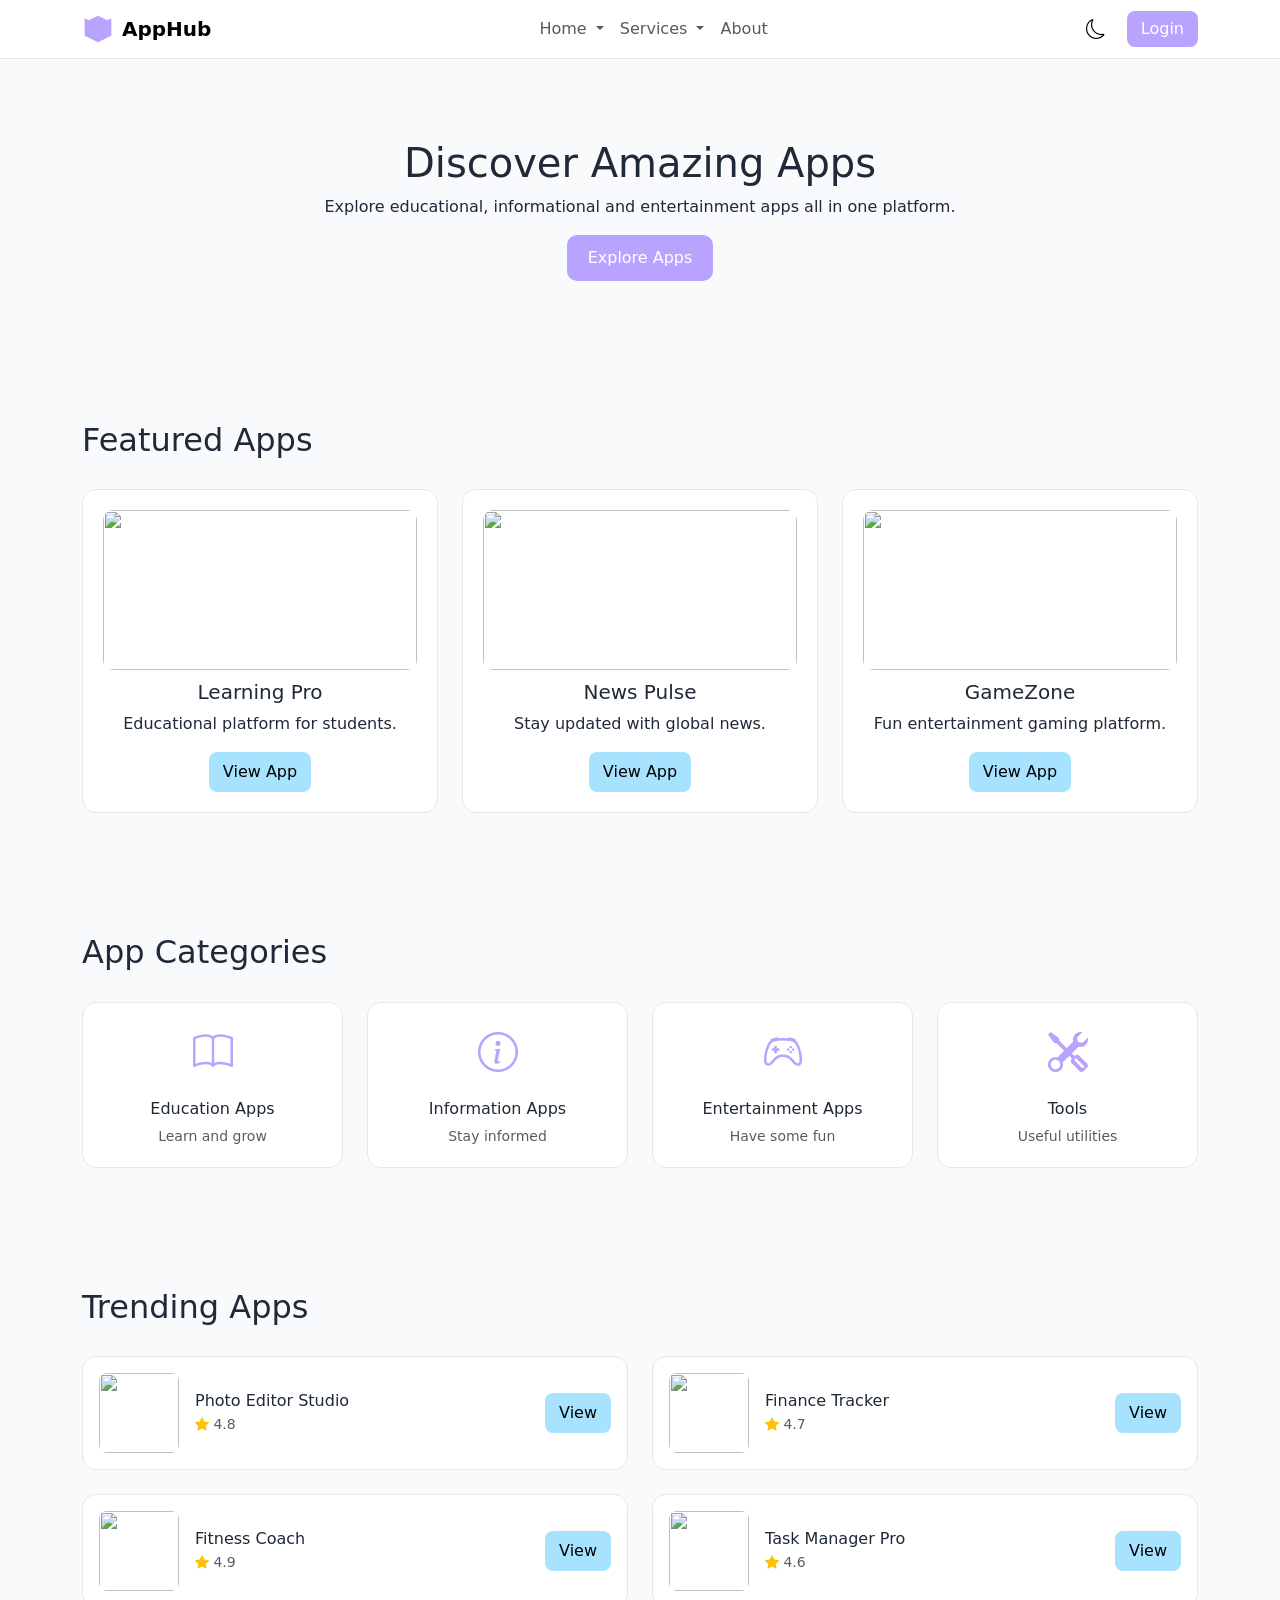
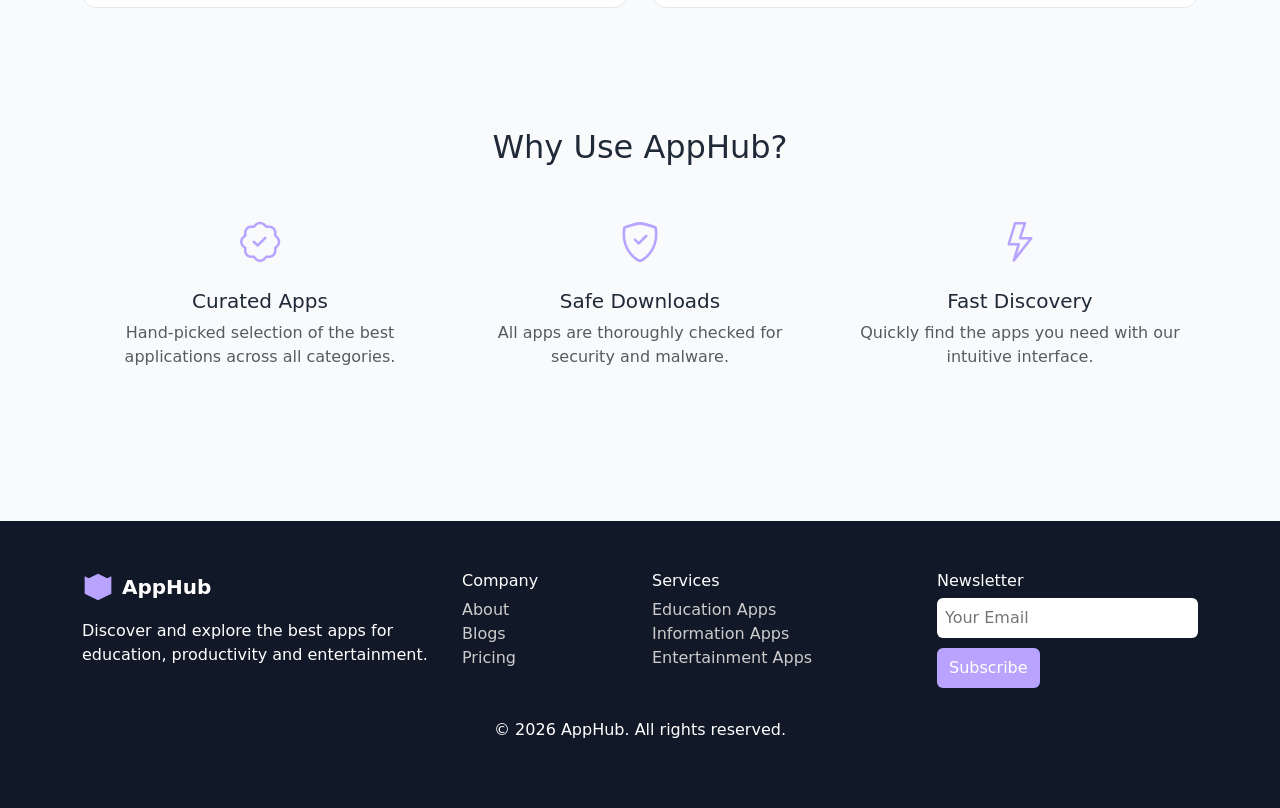
==== index.html @ 57aa2c95 "refactor: Consolidate `about`, `contact`, and `pricing` pages, moving `about` content to `blogs.html" ====
<!DOCTYPE html>
<html lang="en">

<head>
    <meta charset="UTF-8">
    <meta name="viewport" content="width=device-width, initial-scale=1.0">

    <title>AppHub</title>

    <!-- Bootstrap -->
    <link href="https://cdn.jsdelivr.net/npm/bootstrap@5.3.2/dist/css/bootstrap.min.css" rel="stylesheet">

    <!-- Bootstrap Icons -->
    <link rel="stylesheet" href="https://cdn.jsdelivr.net/npm/bootstrap-icons@1.11.1/font/bootstrap-icons.css">

    <!-- Custom CSS -->
    <link rel="stylesheet" href="assets/css/style.css">

    <link rel="icon" type="image/svg+xml" href="assets/images/favicon.svg">
</head>

<body>

    <!-- HEADER -->
    <header class="main-header">

        <nav class="navbar navbar-expand-lg">
            <div class="container">

                <a class="navbar-brand d-flex align-items-center" href="index.html">
                    <img src="assets/images/logo.svg" class="logo">
                    <span class="brand-text">AppHub</span>
                </a>

                <button class="navbar-toggler" type="button" data-bs-toggle="collapse" data-bs-target="#navMenu">
                    <i class="bi bi-list"></i>
                </button>

                <div class="collapse navbar-collapse" id="navMenu">

                    <ul class="navbar-nav mx-auto">

                        <li class="nav-item dropdown">
                            <a class="nav-link dropdown-toggle" href="#" data-bs-toggle="dropdown">
                                Home
                            </a>

                            <ul class="dropdown-menu">
                                <li><a class="dropdown-item" href="index.html">Clean Home</a></li>
                                <li><a class="dropdown-item" href="home2.html">Hype Home</a></li>
                            </ul>
                        </li>

                        <li class="nav-item dropdown">
                            <a class="nav-link dropdown-toggle" href="#" data-bs-toggle="dropdown">
                                Services
                            </a>

                            <ul class="dropdown-menu">
                                <li><a class="dropdown-item" href="education.html">Education Apps</a></li>
                                <li><a class="dropdown-item" href="information.html">Information Apps</a></li>
                                <li><a class="dropdown-item" href="entertainment.html">Entertainment Apps</a></li>
                                <li><a class="dropdown-item" href="tools.html">Tools</a></li>
                            </ul>
                        </li>

                        <li class="nav-item">
                            <a class="nav-link" href="blogs.html">About</a>
                        </li>

                    </ul>

                    <div class="nav-actions">

                        <button id="themeToggle" class="icon-btn">
                            <i class="bi bi-moon"></i>
                        </button>

                        <a href="#" class="login-btn">
                            Login
                        </a>

                    </div>

                </div>
            </div>
        </nav>

    </header>


    <!-- HERO -->
    <section class="hero-section">

        <div class="container text-center">

            <h1>Discover Amazing Apps</h1>

            <p>
                Explore educational, informational and entertainment apps
                all in one platform.
            </p>

            <a class="btn primary-btn">Explore Apps</a>

        </div>

    </section>


    <!-- FEATURED APPS -->
    <section class="apps-section">

        <div class="container">

            <h2 class="section-title">Featured Apps</h2>

            <div class="row g-4">

                <div class="col-md-4">
                    <div class="app-card">

                        <img src="https://picsum.photos/300/200" class="app-img">

                        <h5>Learning Pro</h5>
                        <p>Educational platform for students.</p>

                        <button class="install-btn">View App</button>

                    </div>
                </div>

                <div class="col-md-4">
                    <div class="app-card">

                        <img src="https://picsum.photos/300/201" class="app-img">

                        <h5>News Pulse</h5>
                        <p>Stay updated with global news.</p>

                        <button class="install-btn">View App</button>

                    </div>
                </div>

                <div class="col-md-4">
                    <div class="app-card">

                        <img src="https://picsum.photos/300/202" class="app-img">

                        <h5>GameZone</h5>
                        <p>Fun entertainment gaming platform.</p>

                        <button class="install-btn">View App</button>

                    </div>
                </div>

            </div>

        </div>

    </section>


    <!-- SECTION 1 - APP CATEGORIES -->
    <section class="apps-section">
        <div class="container">
            <h2 class="section-title">App Categories</h2>
            <div class="row g-4 text-center">
                <div class="col-md-3 col-6">
                    <div class="category-card app-card">
                        <i class="bi bi-book fs-1 text-primary d-block mb-3"
                            style="color: var(--primary) !important;"></i>
                        <h6>Education Apps</h6>
                        <p class="text-muted small mb-0">Learn and grow</p>
                    </div>
                </div>
                <div class="col-md-3 col-6">
                    <div class="category-card app-card">
                        <i class="bi bi-info-circle fs-1 text-primary d-block mb-3"
                            style="color: var(--primary) !important;"></i>
                        <h6>Information Apps</h6>
                        <p class="text-muted small mb-0">Stay informed</p>
                    </div>
                </div>
                <div class="col-md-3 col-6">
                    <div class="category-card app-card">
                        <i class="bi bi-controller fs-1 text-primary d-block mb-3"
                            style="color: var(--primary) !important;"></i>
                        <h6>Entertainment Apps</h6>
                        <p class="text-muted small mb-0">Have some fun</p>
                    </div>
                </div>
                <div class="col-md-3 col-6">
                    <div class="category-card app-card">
                        <i class="bi bi-tools fs-1 text-primary d-block mb-3"
                            style="color: var(--primary) !important;"></i>
                        <h6>Tools</h6>
                        <p class="text-muted small mb-0">Useful utilities</p>
                    </div>
                </div>
            </div>
        </div>
    </section>

    <!-- SECTION 2 - TRENDING APPS -->
    <section class="apps-section">
        <div class="container">
            <h2 class="section-title">Trending Apps</h2>
            <div class="row g-4">
                <div class="col-md-6">
                    <div class="app-card d-flex align-items-center text-start p-3">
                        <img src="https://picsum.photos/100/100" class="rounded-3 me-3"
                            style="width: 80px; height: 80px; object-fit: cover;">
                        <div class="flex-grow-1">
                            <h6 class="mb-1">Photo Editor Studio</h6>
                            <p class="text-muted small mb-0"><i class="bi bi-star-fill text-warning"></i> 4.8</p>
                        </div>
                        <button class="install-btn">View</button>
                    </div>
                </div>
                <div class="col-md-6">
                    <div class="app-card d-flex align-items-center text-start p-3">
                        <img src="https://picsum.photos/100/101" class="rounded-3 me-3"
                            style="width: 80px; height: 80px; object-fit: cover;">
                        <div class="flex-grow-1">
                            <h6 class="mb-1">Finance Tracker</h6>
                            <p class="text-muted small mb-0"><i class="bi bi-star-fill text-warning"></i> 4.7</p>
                        </div>
                        <button class="install-btn">View</button>
                    </div>
                </div>
                <div class="col-md-6">
                    <div class="app-card d-flex align-items-center text-start p-3">
                        <img src="https://picsum.photos/100/102" class="rounded-3 me-3"
                            style="width: 80px; height: 80px; object-fit: cover;">
                        <div class="flex-grow-1">
                            <h6 class="mb-1">Fitness Coach</h6>
                            <p class="text-muted small mb-0"><i class="bi bi-star-fill text-warning"></i> 4.9</p>
                        </div>
                        <button class="install-btn">View</button>
                    </div>
                </div>
                <div class="col-md-6">
                    <div class="app-card d-flex align-items-center text-start p-3">
                        <img src="https://picsum.photos/100/103" class="rounded-3 me-3"
                            style="width: 80px; height: 80px; object-fit: cover;">
                        <div class="flex-grow-1">
                            <h6 class="mb-1">Task Manager Pro</h6>
                            <p class="text-muted small mb-0"><i class="bi bi-star-fill text-warning"></i> 4.6</p>
                        </div>
                        <button class="install-btn">View</button>
                    </div>
                </div>
            </div>
        </div>
    </section>

    <!-- SECTION 3 - WHY USE THIS PLATFORM -->
    <section class="apps-section">
        <div class="container text-center">
            <h2 class="section-title">Why Use AppHub?</h2>
            <div class="row g-4">
                <div class="col-md-4">
                    <div class="p-3">
                        <i class="bi bi-patch-check fs-1 text-primary mb-3 d-inline-block"
                            style="color: var(--primary) !important;"></i>
                        <h5>Curated Apps</h5>
                        <p class="text-muted">Hand-picked selection of the best applications across all categories.</p>
                    </div>
                </div>
                <div class="col-md-4">
                    <div class="p-3">
                        <i class="bi bi-shield-check fs-1 text-primary mb-3 d-inline-block"
                            style="color: var(--primary) !important;"></i>
                        <h5>Safe Downloads</h5>
                        <p class="text-muted">All apps are thoroughly checked for security and malware.</p>
                    </div>
                </div>
                <div class="col-md-4">
                    <div class="p-3">
                        <i class="bi bi-lightning fs-1 text-primary mb-3 d-inline-block"
                            style="color: var(--primary) !important;"></i>
                        <h5>Fast Discovery</h5>
                        <p class="text-muted">Quickly find the apps you need with our intuitive interface.</p>
                    </div>
                </div>
            </div>
        </div>
    </section>


    <!-- FOOTER -->
    <footer class="main-footer">

        <div class="container">

            <div class="row">

                <div class="col-md-4">

                    <a href="index.html" class="footer-brand d-flex align-items-center mb-3"
                        style="text-decoration: none; color: white;">
                        <img src="assets/images/logo.svg" class="logo">
                        <span class="brand-text">AppHub</span>
                    </a>

                    <p>
                        Discover and explore the best apps
                        for education, productivity and entertainment.
                    </p>

                </div>

                <div class="col-md-2">

                    <h6>Company</h6>

                    <ul>
                        <li><a href="about.html">About</a></li>
                        <li><a href="blogs.html">Blogs</a></li>
                        <li><a href="pricing.html">Pricing</a></li>
                    </ul>

                </div>

                <div class="col-md-3">

                    <h6>Services</h6>

                    <ul>
                        <li><a href="education.html">Education Apps</a></li>
                        <li><a href="information.html">Information Apps</a></li>
                        <li><a href="entertainment.html">Entertainment Apps</a></li>
                    </ul>

                </div>

                <div class="col-md-3">

                    <h6>Newsletter</h6>

                    <input type="email" placeholder="Your Email" class="newsletter-input">

                    <button class="subscribe-btn">Subscribe</button>

                </div>

            </div>

            <div class="footer-bottom">

                <p>© 2026 AppHub. All rights reserved.</p>

            </div>

        </div>

    </footer>


    <!-- BACK TO TOP -->
    <button id="backToTop" class="back-to-top">
        <i class="bi bi-arrow-up"></i>
    </button>


    <!-- MOBILE BOTTOM NAV -->
    <div class="mobile-nav">

        <a href="index.html">
            <i class="bi bi-house"></i>
            <span>Home</span>
        </a>

        <a href="education.html">
            <i class="bi bi-grid"></i>
            <span>Services</span>
        </a>

        <a href="blogs.html">
            <i class="bi bi-newspaper"></i>
            <span>About</span>
        </a>

    </div>


    <script src="https://cdn.jsdelivr.net/npm/bootstrap@5.3.2/dist/js/bootstrap.bundle.min.js"></script>

    <script src="assets/js/main.js"></script>

</body>

</html>
---- assets/css/style.css ----
:root {

    --primary: #b8a4ff;
    --secondary: #a7e3ff;
    --tertiary: #c6f7e2;

    --bg-color: #f9fafc;
    --text-color: #1f2937;
    --card-bg: #ffffff;
    --border-color: #e5e7eb;

}

body.dark-mode {
    --bg-color: #0f172a;
    --text-color: #f1f5f9;
    --card-bg: #1e293b;
    --border-color: #334155;
}

/* Dark Mode Navbar Updates */
body.dark-mode .navbar {
    background: #111827;
    border-bottom: 1px solid var(--border-color);
}

body.dark-mode .nav-link,
body.dark-mode .icon-btn,
body.dark-mode .brand-text {
    color: #f1f5f9;
}

body.dark-mode .dropdown-menu {
    background: #1e293b;
    border-color: var(--border-color);
}

body.dark-mode .dropdown-menu .dropdown-item {
    color: #f1f5f9;
}

body.dark-mode .dropdown-menu .dropdown-item:hover {
    background: #334155;
    color: white;
}

/* Dark Mode Text Fixes */
body.dark-mode .text-muted {
    color: #94a3b8 !important;
}

body {
    background: var(--bg-color);
    color: var(--text-color);
    font-family: system-ui;
}

/* LOGO */

.logo {
    width: 32px;
    margin-right: 8px;
}

.brand-text {
    font-weight: 600;
    font-size: 20px;
}

/* NAVBAR */

.navbar {
    background: var(--card-bg);
    border-bottom: 1px solid var(--border-color);
}

.nav-link {
    font-weight: 500;
}

/* NAV ACTIONS */

.nav-actions {
    display: flex;
    gap: 15px;
    align-items: center;
}

.icon-btn {
    background: none;
    border: none;
    font-size: 20px;
}

.login-btn {
    background: var(--primary);
    color: white;
    padding: 6px 14px;
    border-radius: 8px;
    text-decoration: none;
}

/* HERO */

.hero-section {
    padding: 80px 0;
    text-align: center;
}

.primary-btn {
    background: var(--primary);
    color: white;
    padding: 10px 20px;
    border-radius: 10px;
}

/* APPS */

.apps-section {
    padding: 60px 0;
}

.section-title {
    margin-bottom: 30px;
}

.app-card {
    background: var(--card-bg);
    padding: 20px;
    border-radius: 14px;
    border: 1px solid var(--border-color);
    text-align: center;
}

.app-img {
    width: 100%;
    height: 160px;
    object-fit: cover;
    object-position: 50% 20%;
    border-radius: 10px;
    margin-bottom: 10px;
}

.install-btn {
    background: var(--secondary);
    border: none;
    padding: 8px 14px;
    border-radius: 8px;
}

/* CATEGORIES */

.category-card {
    transition: transform 0.3s ease, box-shadow 0.3s ease;
    cursor: pointer;
}

.category-card:hover {
    transform: translateY(-5px);
    box-shadow: 0 10px 20px rgba(0, 0, 0, 0.05);
}

/* ANIMATIONS & HOME 2 UTILITIES */
@keyframes float {
    0% {
        transform: translateY(0px);
    }

    50% {
        transform: translateY(-10px);
    }

    100% {
        transform: translateY(0px);
    }
}

@keyframes fadeInUp {
    from {
        opacity: 0;
        transform: translateY(20px);
    }

    to {
        opacity: 1;
        transform: translateY(0);
    }
}

.floating-element {
    animation: float 4s ease-in-out infinite;
}

.fade-in-up {
    animation: fadeInUp 0.8s ease-out forwards;
}

.hover-lift {
    transition: transform 0.3s ease, box-shadow 0.3s ease;
}

.hover-lift:hover {
    transform: translateY(-8px);
    box-shadow: 0 15px 30px rgba(0, 0, 0, 0.1);
}

.horizontal-scroll {
    display: flex;
    overflow-x: auto;
    gap: 20px;
    padding-bottom: 20px;
    scrollbar-width: none;
    /* Firefox */
}

.horizontal-scroll::-webkit-scrollbar {
    display: none;
    /* Chrome/Safari */
}

.trend-card {
    min-width: 250px;
}

.gradient-bg {
    background: linear-gradient(135deg, var(--primary), var(--secondary));
    color: white;
}

body.dark-mode .gradient-bg {
    background: linear-gradient(135deg, #4f46e5, #0ea5e9);
}

/* FOOTER */

.main-footer {
    background: #111827;
    color: white;
    padding: 50px 0;
    margin-top: 60px;
}

.main-footer ul {
    list-style: none;
    padding: 0;
}

.main-footer a {
    color: #ccc;
    text-decoration: none;
    transition: color 0.3s ease;
}

.main-footer a:hover {
    color: var(--primary);
}

.newsletter-input {
    width: 100%;
    padding: 8px;
    margin-bottom: 10px;
    border-radius: 6px;
    border: none;
}

.subscribe-btn {
    background: var(--primary);
    border: none;
    padding: 8px 12px;
    border-radius: 6px;
    color: white;
}

.footer-bottom {
    margin-top: 30px;
    text-align: center;
}

/* BACK TO TOP */

.back-to-top {
    position: fixed;
    bottom: 80px;
    right: 20px;
    background: var(--primary);
    color: white;
    width: 45px;
    height: 45px;
    border-radius: 50%;
    border: none;
    display: flex;
    align-items: center;
    justify-content: center;
    font-size: 20px;
    cursor: pointer;
    box-shadow: 0 4px 10px rgba(0, 0, 0, 0.1);
    opacity: 0;
    visibility: hidden;
    transition: all 0.3s ease;
    z-index: 1000;
}

.back-to-top.show {
    opacity: 1;
    visibility: visible;
}

.back-to-top:hover {
    background: #a38dff;
    transform: translateY(-3px);
}

/* MOBILE NAV */

.mobile-nav {
    position: fixed;
    bottom: 0;
    left: 0;
    right: 0;
    background: var(--card-bg);
    display: none;
    justify-content: space-around;
    padding: 10px 0;
    border-top: 1px solid var(--border-color);
}

.mobile-nav a {
    display: flex;
    flex-direction: column;
    align-items: center;
    font-size: 12px;
    text-decoration: none;
    color: var(--text-color);
}

/* MOBILE */

@media(max-width:768px) {

    .mobile-nav {
        display: flex;
    }

    .navbar {
        padding-bottom: 10px;
    }

}
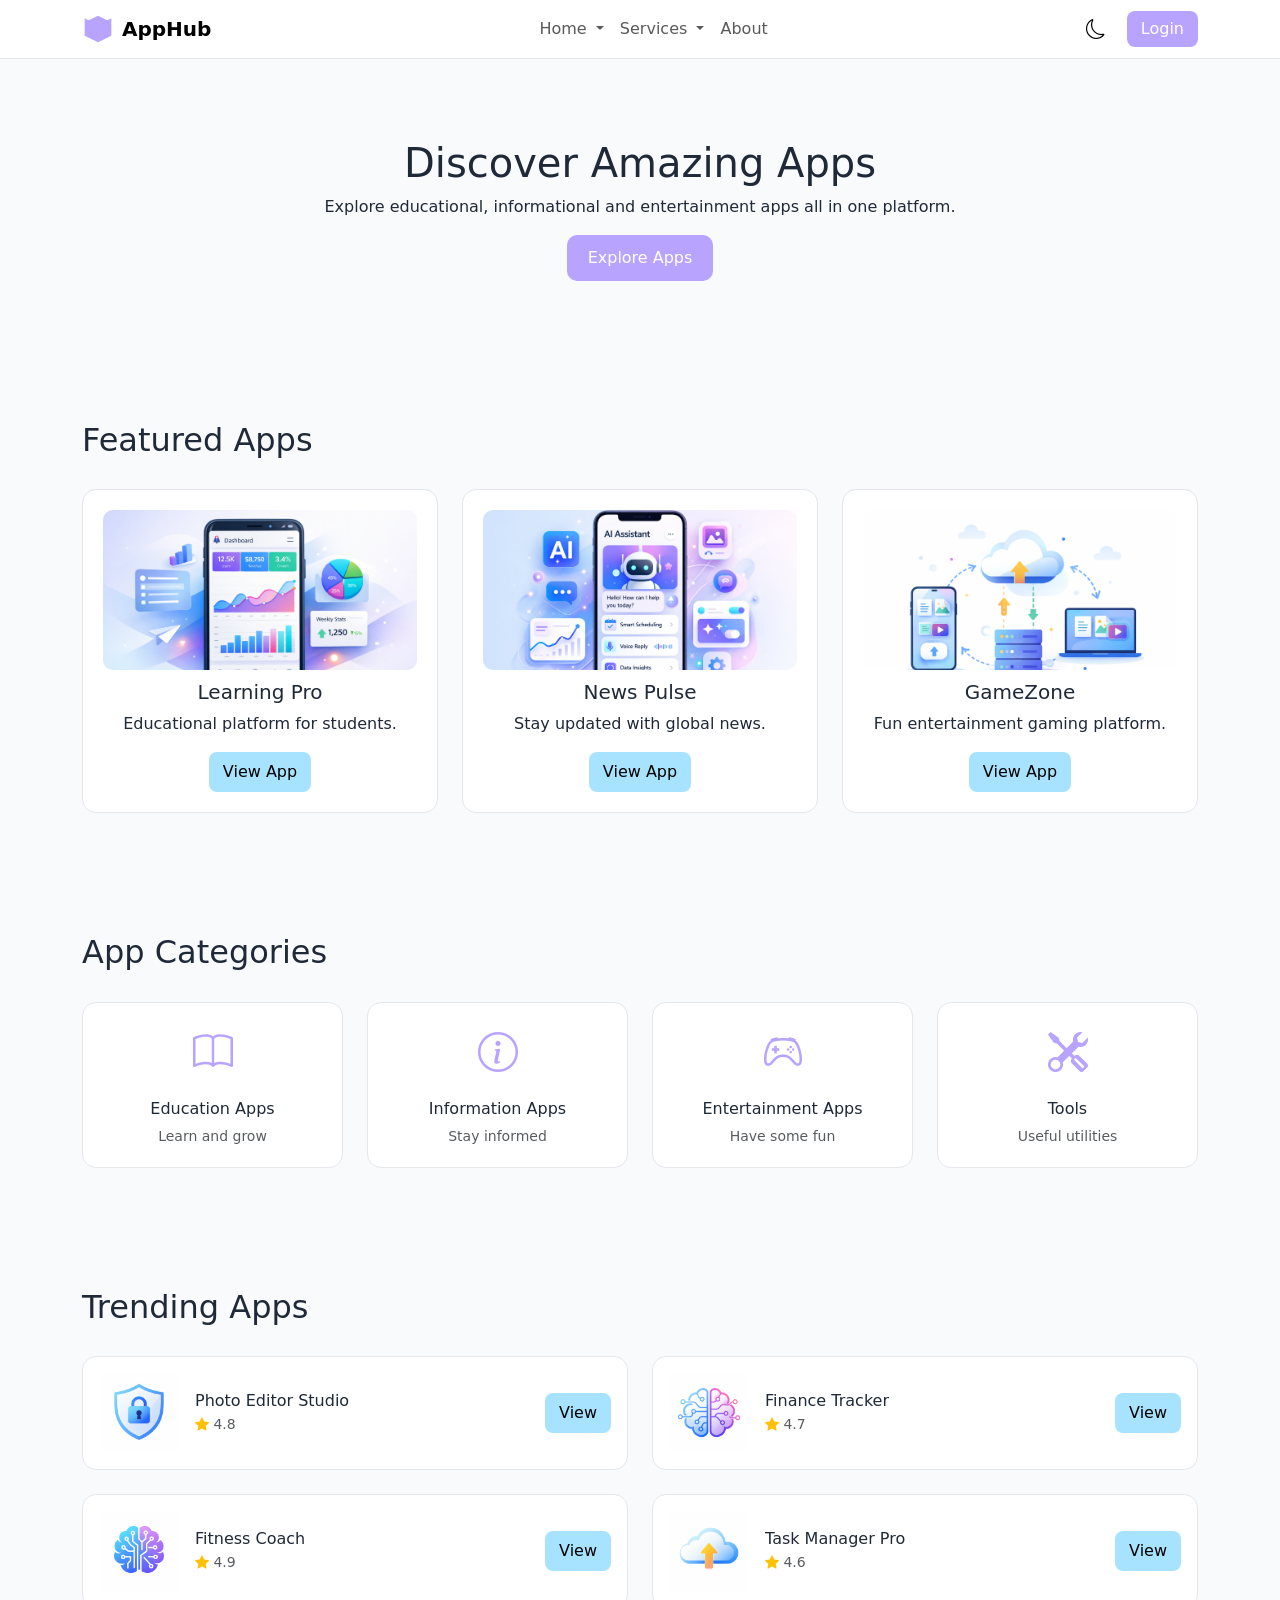
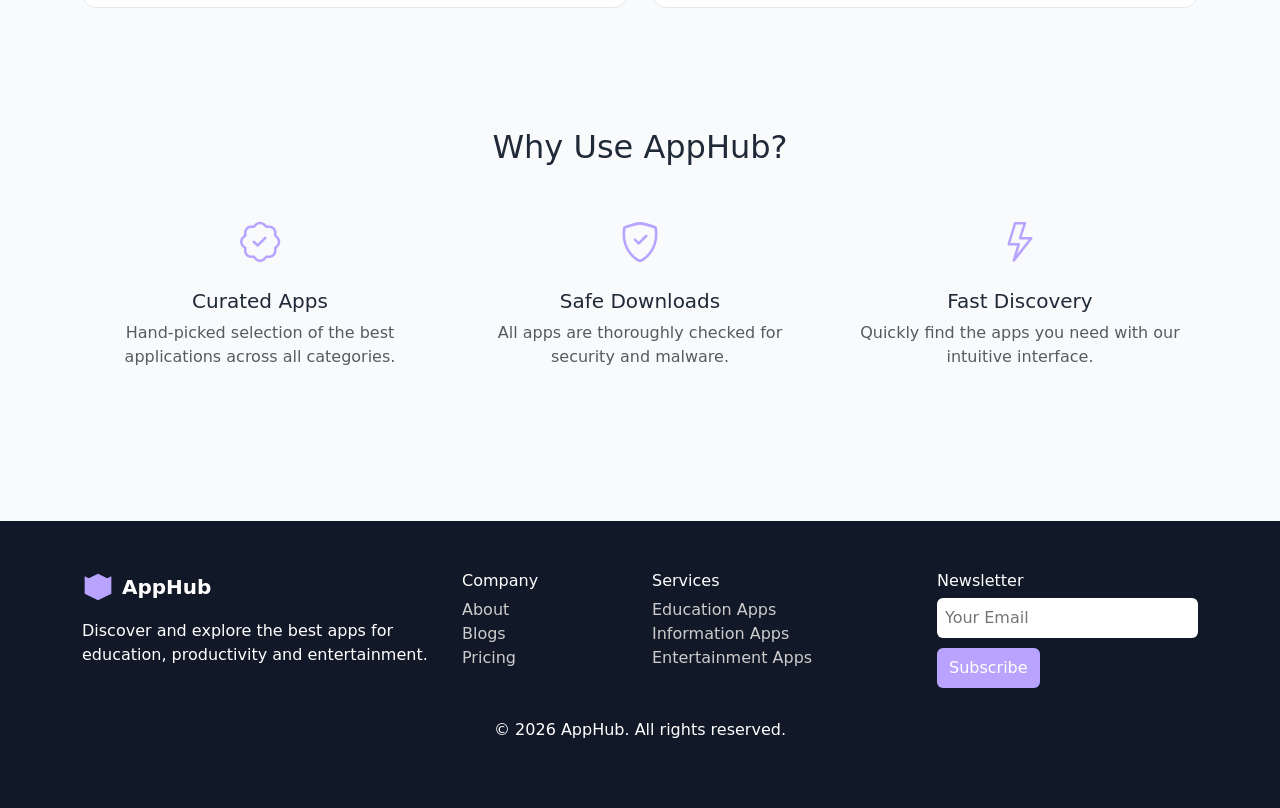
==== commit 355d1410: "image fix" ====
--- a/index.html
+++ b/index.html
@@ -76,7 +76,7 @@
                             <i class="bi bi-moon"></i>
                         </button>
 
-                        <a href="#" class="login-btn">
+                        <a href="auth.html" class="login-btn">
                             Login
                         </a>
 
@@ -120,7 +120,7 @@
                 <div class="col-md-4">
                     <div class="app-card">
 
-                        <img src="https://picsum.photos/300/200" class="app-img">
+                        <img src="assets/images/home1.jpg" class="app-img">
 
                         <h5>Learning Pro</h5>
                         <p>Educational platform for students.</p>
@@ -133,7 +133,7 @@
                 <div class="col-md-4">
                     <div class="app-card">
 
-                        <img src="https://picsum.photos/300/201" class="app-img">
+                        <img src="assets/images/home2.jpg" class="app-img">
 
                         <h5>News Pulse</h5>
                         <p>Stay updated with global news.</p>
@@ -146,7 +146,7 @@
                 <div class="col-md-4">
                     <div class="app-card">
 
-                        <img src="https://picsum.photos/300/202" class="app-img">
+                        <img src="assets/images/home3.jpg" class="app-img">
 
                         <h5>GameZone</h5>
                         <p>Fun entertainment gaming platform.</p>
@@ -211,7 +211,7 @@
             <div class="row g-4">
                 <div class="col-md-6">
                     <div class="app-card d-flex align-items-center text-start p-3">
-                        <img src="https://picsum.photos/100/100" class="rounded-3 me-3"
+                        <img src="assets/images/home4.jpg" class="rounded-3 me-3"
                             style="width: 80px; height: 80px; object-fit: cover;">
                         <div class="flex-grow-1">
                             <h6 class="mb-1">Photo Editor Studio</h6>
@@ -222,7 +222,7 @@
                 </div>
                 <div class="col-md-6">
                     <div class="app-card d-flex align-items-center text-start p-3">
-                        <img src="https://picsum.photos/100/101" class="rounded-3 me-3"
+                        <img src="assets/images/home5.jpg" class="rounded-3 me-3"
                             style="width: 80px; height: 80px; object-fit: cover;">
                         <div class="flex-grow-1">
                             <h6 class="mb-1">Finance Tracker</h6>
@@ -233,7 +233,7 @@
                 </div>
                 <div class="col-md-6">
                     <div class="app-card d-flex align-items-center text-start p-3">
-                        <img src="https://picsum.photos/100/102" class="rounded-3 me-3"
+                        <img src="assets/images/home6.jpg" class="rounded-3 me-3"
                             style="width: 80px; height: 80px; object-fit: cover;">
                         <div class="flex-grow-1">
                             <h6 class="mb-1">Fitness Coach</h6>
@@ -244,7 +244,7 @@
                 </div>
                 <div class="col-md-6">
                     <div class="app-card d-flex align-items-center text-start p-3">
-                        <img src="https://picsum.photos/100/103" class="rounded-3 me-3"
+                        <img src="assets/images/home7.jpg" class="rounded-3 me-3"
                             style="width: 80px; height: 80px; object-fit: cover;">
                         <div class="flex-grow-1">
                             <h6 class="mb-1">Task Manager Pro</h6>
--- a/assets/css/style.css
+++ b/assets/css/style.css
@@ -42,6 +42,17 @@
 body.dark-mode .dropdown-menu .dropdown-item:hover {
     background: #334155;
     color: white;
+}
+
+/* Fix hamburger visibility in dark mode */
+body.dark-mode .navbar-toggler {
+    border: 2px solid rgba(255, 255, 255, 0.5);
+    background: rgba(255, 255, 255, 0.05);
+}
+
+body.dark-mode .navbar-toggler i {
+    color: #ffffff;
+    font-size: 1.5rem;
 }
 
 /* Dark Mode Text Fixes */
@@ -163,22 +174,22 @@
 /* ANIMATIONS & HOME 2 UTILITIES */
 @keyframes float {
     0% {
-        transform: translateY(0px);
+        transform: translateY(0px) rotate(0deg);
     }
 
     50% {
-        transform: translateY(-10px);
+        transform: translateY(-15px) rotate(2deg);
     }
 
     100% {
-        transform: translateY(0px);
+        transform: translateY(0px) rotate(0deg);
     }
 }
 
 @keyframes fadeInUp {
     from {
         opacity: 0;
-        transform: translateY(20px);
+        transform: translateY(30px);
     }
 
     to {
@@ -187,48 +198,157 @@
     }
 }
 
+@keyframes gradientFlow {
+    0% {
+        background-position: 0% 50%;
+    }
+
+    50% {
+        background-position: 100% 50%;
+    }
+
+    100% {
+        background-position: 0% 50%;
+    }
+}
+
 .floating-element {
-    animation: float 4s ease-in-out infinite;
+    animation: float 5s ease-in-out infinite;
+    display: inline-block;
 }
 
 .fade-in-up {
-    animation: fadeInUp 0.8s ease-out forwards;
+    animation: fadeInUp 1s cubic-bezier(0.22, 1, 0.36, 1) forwards;
 }
 
 .hover-lift {
-    transition: transform 0.3s ease, box-shadow 0.3s ease;
+    transition: all 0.4s cubic-bezier(0.165, 0.84, 0.44, 1);
 }
 
 .hover-lift:hover {
-    transform: translateY(-8px);
-    box-shadow: 0 15px 30px rgba(0, 0, 0, 0.1);
+    transform: translateY(-10px) scale(1.02);
+    box-shadow: 0 20px 40px rgba(0, 0, 0, 0.12);
 }
 
 .horizontal-scroll {
     display: flex;
     overflow-x: auto;
     gap: 20px;
-    padding-bottom: 20px;
+    padding: 15px 15px 30px 15px;
     scrollbar-width: none;
-    /* Firefox */
+    -ms-overflow-style: none;
+    scroll-behavior: smooth;
+    -webkit-overflow-scrolling: touch;
 }
 
 .horizontal-scroll::-webkit-scrollbar {
     display: none;
-    /* Chrome/Safari */
 }
 
 .trend-card {
-    min-width: 250px;
+    min-width: 240px;
+    flex: 0 0 240px;
 }
 
 .gradient-bg {
-    background: linear-gradient(135deg, var(--primary), var(--secondary));
-    color: white;
+    background: linear-gradient(-45deg, #b8a4ff, #a7e3ff, #c6f7e2, #b8a4ff);
+    background-size: 400% 400%;
+    animation: gradientFlow 15s ease infinite;
+    color: white;
+    border: none;
 }
 
 body.dark-mode .gradient-bg {
-    background: linear-gradient(135deg, #4f46e5, #0ea5e9);
+    background: linear-gradient(-45deg, #4f46e5, #0ea5e9, #2dd4bf, #4f46e5);
+    background-size: 400% 400%;
+}
+
+/* BLOGS PAGE ENHANCEMENTS */
+.blog-image-zoom {
+    overflow: hidden;
+}
+
+.blog-image-zoom img {
+    transition: transform 0.5s ease;
+}
+
+.blog-image-zoom:hover img {
+    transform: scale(1.1);
+}
+
+@keyframes glowPulse {
+    0% {
+        opacity: 0.3;
+        transform: scale(1);
+    }
+
+    50% {
+        opacity: 0.5;
+        transform: scale(1.1);
+    }
+
+    100% {
+        opacity: 0.3;
+        transform: scale(1);
+    }
+}
+
+.glow-background {
+    position: relative;
+    overflow: hidden;
+}
+
+.glow-background::before {
+    content: '';
+    position: absolute;
+    top: 50%;
+    left: 50%;
+    width: 400px;
+    height: 400px;
+    background: radial-gradient(circle, var(--primary), transparent 70%);
+    transform: translate(-50%, -50%);
+    filter: blur(60px);
+    opacity: 0.3;
+    z-index: -1;
+    animation: glowPulse 8s ease-in-out infinite;
+}
+
+@keyframes floatIcon {
+    0% {
+        transform: translateY(0);
+    }
+
+    50% {
+        transform: translateY(-10px);
+    }
+
+    100% {
+        transform: translateY(0);
+    }
+}
+
+.float-icon i {
+    display: inline-block;
+    animation: floatIcon 3s ease-in-out infinite;
+}
+
+.pricing-highlight {
+    box-shadow: 0 0 20px rgba(184, 164, 255, 0.4);
+    animation: pricingGlow 3s ease-in-out infinite;
+}
+
+@keyframes pricingGlow {
+    0% {
+        box-shadow: 0 0 20px rgba(184, 164, 255, 0.4);
+    }
+
+    50% {
+        box-shadow: 0 0 35px rgba(184, 164, 255, 0.6);
+    }
+
+    100% {
+        box-shadow: 0 0 20px rgba(184, 164, 255, 0.4);
+    }
 }
 
 /* FOOTER */
@@ -274,6 +394,293 @@
 .footer-bottom {
     margin-top: 30px;
     text-align: center;
+}
+
+/* AUTH PAGE ENHANCEMENTS */
+.auth-hero {
+    position: relative;
+    overflow: hidden;
+    background: var(--bg-color);
+}
+
+/* Background floating elements */
+.auth-bg-shapes {
+    position: absolute;
+    top: 0;
+    left: 0;
+    width: 100%;
+    height: 100%;
+    z-index: 0;
+    pointer-events: none;
+}
+
+.shape {
+    position: absolute;
+    border-radius: 50%;
+    background: linear-gradient(45deg, var(--primary), var(--secondary));
+    filter: blur(80px);
+    opacity: 0.15;
+    animation: shapeFloat 10s infinite ease-in-out;
+}
+
+.shape-1 {
+    width: 300px;
+    height: 300px;
+    top: -100px;
+    right: -50px;
+}
+
+.shape-2 {
+    width: 250px;
+    height: 250px;
+    bottom: -50px;
+    left: -50px;
+    animation-delay: -2s;
+}
+
+@keyframes shapeFloat {
+
+    0%,
+    100% {
+        transform: translate(0, 0) scale(1);
+    }
+
+    33% {
+        transform: translate(30px, -50px) scale(1.1);
+    }
+
+    66% {
+        transform: translate(-20px, 20px) scale(0.9);
+    }
+}
+
+.auth-wrapper {
+    position: relative;
+    width: 100%;
+    max-width: 900px;
+    height: 600px;
+    background: var(--card-bg);
+    border-radius: 20px;
+    overflow: hidden;
+    box-shadow: 0 25px 50px -12px rgba(0, 0, 0, 0.1);
+    z-index: 10;
+}
+
+/* Glassmorphism */
+.auth-glass {
+    background: rgba(255, 255, 255, 0.6);
+    backdrop-filter: blur(15px);
+    -webkit-backdrop-filter: blur(15px);
+    border: 1px solid rgba(255, 255, 255, 0.3);
+}
+
+body.dark-mode .auth-glass {
+    background: rgba(30, 41, 59, 0.7);
+    border: 1px solid rgba(255, 255, 255, 0.05);
+}
+
+.auth-form-container {
+    position: absolute;
+    top: 0;
+    height: 100%;
+    transition: all 0.6s ease-in-out;
+}
+
+.login-container {
+    left: 0;
+    width: 50%;
+    z-index: 2;
+}
+
+.signup-container {
+    left: 0;
+    width: 50%;
+    opacity: 0;
+    z-index: 1;
+}
+
+.auth-wrapper.right-panel-active .login-container {
+    transform: translateX(100%);
+    opacity: 0;
+}
+
+.auth-wrapper.right-panel-active .signup-container {
+    transform: translateX(100%);
+    opacity: 1;
+    z-index: 5;
+    animation: show 0.6s;
+}
+
+@keyframes show {
+
+    0%,
+    49.99% {
+        opacity: 0;
+        z-index: 1;
+    }
+
+    50%,
+    100% {
+        opacity: 1;
+        z-index: 5;
+    }
+}
+
+.overlay-container {
+    position: absolute;
+    top: 0;
+    left: 50%;
+    width: 50%;
+    height: 100%;
+    overflow: hidden;
+    transition: transform 0.6s ease-in-out;
+    z-index: 100;
+}
+
+.auth-wrapper.right-panel-active .overlay-container {
+    transform: translateX(-100%);
+}
+
+.overlay {
+    background: linear-gradient(to right, var(--primary), var(--secondary));
+    background-repeat: no-repeat;
+    background-size: cover;
+    background-position: 0 0;
+    color: white;
+    position: relative;
+    left: -100%;
+    height: 100%;
+    width: 200%;
+    transform: translateX(0);
+    transition: transform 0.6s ease-in-out;
+}
+
+.auth-wrapper.right-panel-active .overlay {
+    transform: translateX(50%);
+}
+
+.overlay-panel {
+    position: absolute;
+    display: flex;
+    align-items: center;
+    justify-content: center;
+    flex-direction: column;
+    padding: 0 40px;
+    text-align: center;
+    top: 0;
+    height: 100%;
+    width: 50%;
+    transform: translateX(0);
+    transition: transform 0.6s ease-in-out;
+}
+
+.overlay-left {
+    transform: translateX(-20%);
+}
+
+.auth-wrapper.right-panel-active .overlay-left {
+    transform: translateX(0);
+}
+
+.overlay-right {
+    right: 0;
+    transform: translateX(0);
+}
+
+.auth-wrapper.right-panel-active .overlay-right {
+    transform: translateX(20%);
+}
+
+.social-container {
+    margin: 20px 0;
+}
+
+.social-container a {
+    border: 1px solid var(--border-color);
+    border-radius: 50%;
+    display: inline-flex;
+    justify-content: center;
+    align-items: center;
+    margin: 0 5px;
+    height: 40px;
+    width: 40px;
+    color: var(--text-color);
+    transition: all 0.3s ease;
+}
+
+.social-container a:hover {
+    background: var(--primary);
+    color: white;
+    border-color: var(--primary);
+    transform: translateY(-3px);
+}
+
+.auth-input:focus {
+    border-color: var(--primary) !important;
+    box-shadow: 0 0 0 0.25rem rgba(184, 164, 255, 0.25);
+    opacity: 1 !important;
+}
+
+/* Auth Tabs Mobile */
+.auth-tabs-mobile {
+    display: none;
+    margin-bottom: 30px;
+    background: var(--border-color);
+    border-radius: 12px;
+    padding: 5px;
+}
+
+.auth-tab {
+    flex: 1;
+    border: none;
+    background: none;
+    padding: 10px;
+    border-radius: 8px;
+    font-weight: 600;
+    color: var(--text-color);
+    transition: all 0.3s ease;
+}
+
+.auth-tab.active {
+    background: var(--card-bg);
+    box-shadow: 0 4px 6px -1px rgba(0, 0, 0, 0.1);
+}
+
+@media (max-width: 768px) {
+    .auth-wrapper {
+        height: auto;
+        box-shadow: none;
+        background: transparent;
+    }
+
+    .auth-form-container {
+        position: relative;
+        width: 100%;
+        display: none !important;
+        background: var(--card-bg);
+        border-radius: 20px;
+        padding: 40px 20px;
+        box-shadow: 0 10px 25px -5px rgba(0, 0, 0, 0.1);
+        opacity: 1 !important;
+        transform: none !important;
+    }
+
+    .auth-form-container.active {
+        display: block !important;
+    }
+
+    .overlay-container {
+        display: none;
+    }
+
+    .auth-tabs-mobile {
+        display: flex;
+    }
+
+    .login-container,
+    .signup-container {
+        left: 0 !important;
+    }
 }
 
 /* BACK TO TOP */
@@ -345,4 +752,11 @@
         padding-bottom: 10px;
     }
 
+}
+
+.horizontal-scroll {
+    display: grid;
+    grid-template-columns: repeat(auto-fit, minmax(140px, 1fr));
+    gap: 20px;
+    justify-items: center;
 }
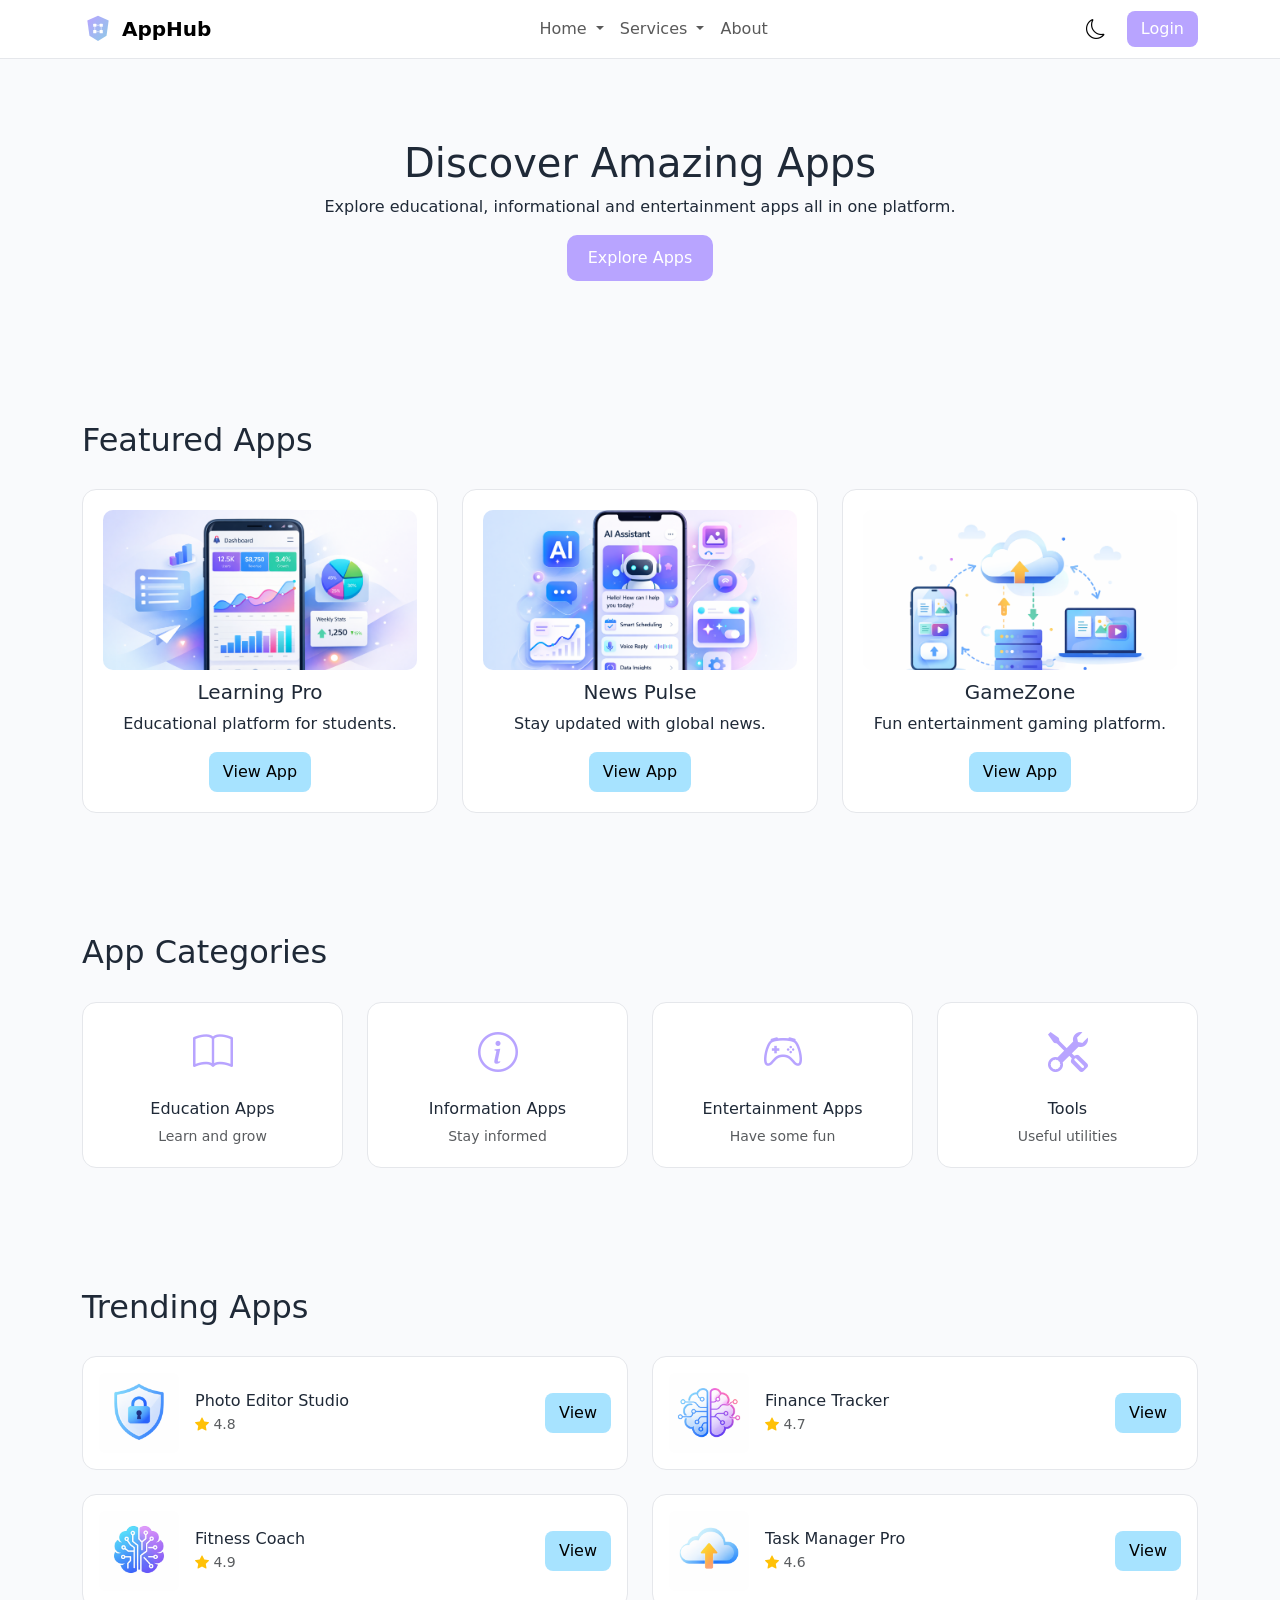
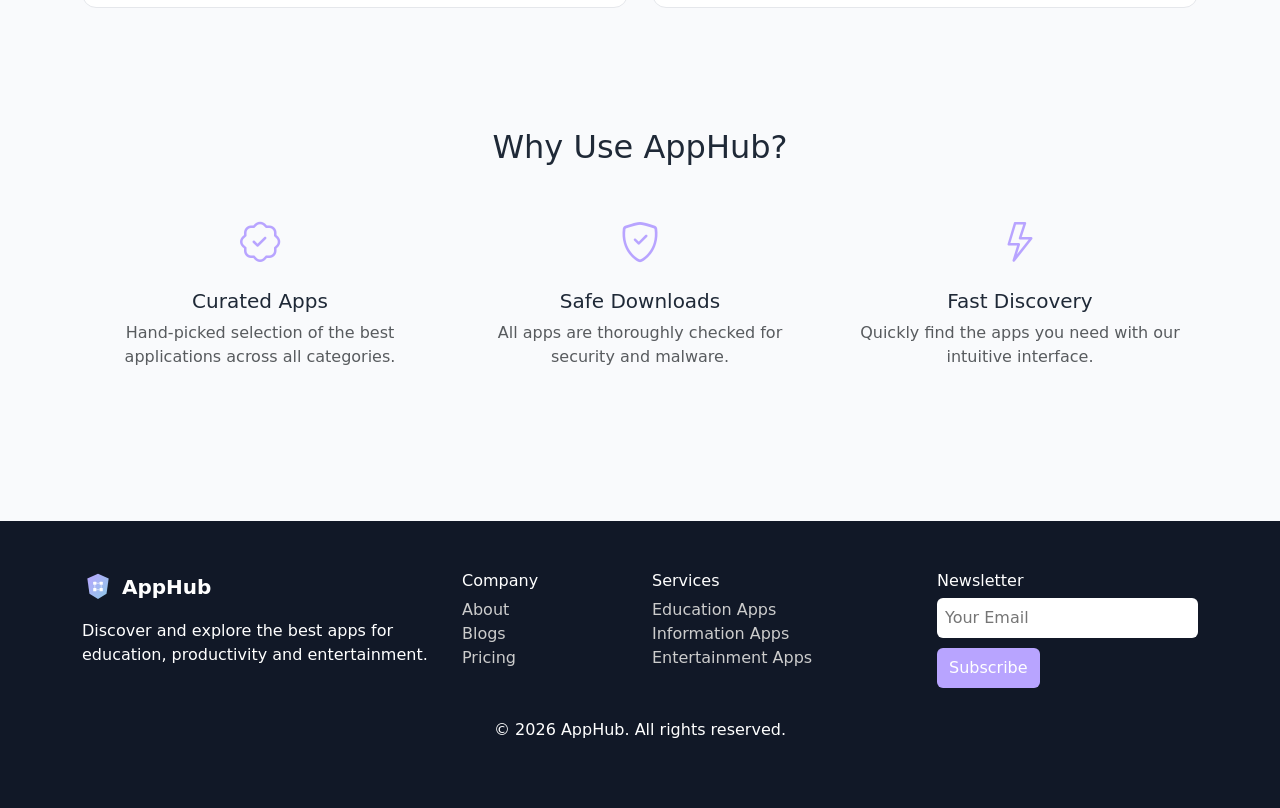
==== commit 8243cca6: ".." ====
--- a/index.html
+++ b/index.html
@@ -125,7 +125,9 @@
                         <h5>Learning Pro</h5>
                         <p>Educational platform for students.</p>
 
-                        <button class="install-btn">View App</button>
+                        <button class="install-btn app-preview-btn" data-app="Learning Pro"
+                            data-desc="Educational platform for students." data-img="assets/images/home1.jpg"
+                            data-play="#" data-ios="#">View App</button>
 
                     </div>
                 </div>
@@ -138,7 +140,9 @@
                         <h5>News Pulse</h5>
                         <p>Stay updated with global news.</p>
 
-                        <button class="install-btn">View App</button>
+                        <button class="install-btn app-preview-btn" data-app="News Pulse"
+                            data-desc="Stay updated with global news." data-img="assets/images/home2.jpg" data-play="#"
+                            data-ios="#">View App</button>
 
                     </div>
                 </div>
@@ -151,7 +155,9 @@
                         <h5>GameZone</h5>
                         <p>Fun entertainment gaming platform.</p>
 
-                        <button class="install-btn">View App</button>
+                        <button class="install-btn app-preview-btn" data-app="GameZone"
+                            data-desc="Fun entertainment gaming platform." data-img="assets/images/home3.jpg"
+                            data-play="#" data-ios="#">View App</button>
 
                     </div>
                 </div>
@@ -217,7 +223,9 @@
                             <h6 class="mb-1">Photo Editor Studio</h6>
                             <p class="text-muted small mb-0"><i class="bi bi-star-fill text-warning"></i> 4.8</p>
                         </div>
-                        <button class="install-btn">View</button>
+                        <button class="install-btn app-preview-btn" data-app="Photo Editor Studio"
+                            data-desc="Professional photo editing tools for mobile." data-img="assets/images/home4.jpg"
+                            data-play="#" data-ios="#">View</button>
                     </div>
                 </div>
                 <div class="col-md-6">
@@ -228,7 +236,9 @@
                             <h6 class="mb-1">Finance Tracker</h6>
                             <p class="text-muted small mb-0"><i class="bi bi-star-fill text-warning"></i> 4.7</p>
                         </div>
-                        <button class="install-btn">View</button>
+                        <button class="install-btn app-preview-btn" data-app="Finance Tracker"
+                            data-desc="Manage your expenses and savings efficiently." data-img="assets/images/home5.jpg"
+                            data-play="#" data-ios="#">View</button>
                     </div>
                 </div>
                 <div class="col-md-6">
@@ -239,7 +249,9 @@
                             <h6 class="mb-1">Fitness Coach</h6>
                             <p class="text-muted small mb-0"><i class="bi bi-star-fill text-warning"></i> 4.9</p>
                         </div>
-                        <button class="install-btn">View</button>
+                        <button class="install-btn app-preview-btn" data-app="Fitness Coach"
+                            data-desc="Personalized workout plans and tracking." data-img="assets/images/home6.jpg"
+                            data-play="#" data-ios="#">View</button>
                     </div>
                 </div>
                 <div class="col-md-6">
@@ -250,7 +262,9 @@
                             <h6 class="mb-1">Task Manager Pro</h6>
                             <p class="text-muted small mb-0"><i class="bi bi-star-fill text-warning"></i> 4.6</p>
                         </div>
-                        <button class="install-btn">View</button>
+                        <button class="install-btn app-preview-btn" data-app="Task Manager Pro"
+                            data-desc="Organize your daily tasks and projects." data-img="assets/images/home7.jpg"
+                            data-play="#" data-ios="#">View</button>
                     </div>
                 </div>
             </div>
@@ -389,6 +403,63 @@
 
     <script src="https://cdn.jsdelivr.net/npm/bootstrap@5.3.2/dist/js/bootstrap.bundle.min.js"></script>
 
+    <!-- App Preview Modal -->
+    <div class="modal fade" id="appPreviewModal" tabindex="-1" aria-labelledby="appPreviewModalLabel"
+        aria-hidden="true">
+        <div class="modal-dialog modal-lg modal-dialog-centered">
+            <div class="modal-content border-0 shadow-lg rounded-4 overflow-hidden">
+                <div class="modal-header border-0 pb-0">
+                    <button type="button" class="btn-close" data-bs-dismiss="modal" aria-label="Close"></button>
+                </div>
+                <div class="modal-body p-4 p-md-5 pt-0 pt-md-4">
+                    <div class="row g-4 align-items-center">
+                        <div class="col-md-5 text-center">
+                            <img src="" id="modalAppImg" class="img-fluid rounded-4 shadow-sm mb-3 mb-md-0"
+                                alt="App Preview" style="max-height: 250px; width: 100%; object-fit: cover;">
+                        </div>
+                        <div class="col-md-7">
+                            <div class="ps-md-3">
+                                <h2 class="fw-bold mb-2" id="modalAppName">App Name</h2>
+                                <p class="text-muted mb-4 lead" id="modalAppDesc">App description goes here.</p>
+
+                                <div class="d-grid gap-3">
+                                    <a href="#" id="playStoreBtn"
+                                        class="download-btn play-store-btn d-flex align-items-center justify-content-center py-3 rounded-3 text-decoration-none">
+                                        <i class="bi bi-play-fill fs-4 me-2"></i>
+                                        <div class="text-start">
+                                            <small class="d-block lh-1">GET IT ON</small>
+                                            <span class="fw-bold">Google Play</span>
+                                        </div>
+                                    </a>
+                                    <a href="#" id="appStoreBtn"
+                                        class="download-btn app-store-btn d-flex align-items-center justify-content-center py-3 rounded-3 text-decoration-none">
+                                        <i class="bi bi-apple fs-4 me-2"></i>
+                                        <div class="text-start">
+                                            <small class="d-block lh-1">Download on the</small>
+                                            <span class="fw-bold">App Store</span>
+                                        </div>
+                                    </a>
+                                </div>
+                            </div>
+                        </div>
+                    </div>
+                </div>
+            </div>
+        </div>
+    </div>
+
+    <!-- Toast Notification -->
+    <div class="toast-container position-fixed bottom-0 start-50 translate-middle-x p-3">
+        <div id="downloadToast" class="toast align-items-center text-white bg-dark border-0 rounded-pill shadow"
+            role="alert" aria-live="assertive" aria-atomic="true">
+            <div class="d-flex">
+                <div class="toast-body py-2 px-4 text-center w-100">
+                    <i class="bi bi-cloud-download me-2"></i> Preparing your download...
+                </div>
+            </div>
+        </div>
+    </div>
+
     <script src="assets/js/main.js"></script>
 
 </body>
--- a/assets/css/style.css
+++ b/assets/css/style.css
@@ -759,4 +759,112 @@
     grid-template-columns: repeat(auto-fit, minmax(140px, 1fr));
     gap: 20px;
     justify-items: center;
+}
+
+/* APP PREVIEW MODAL */
+.modal-content {
+    background-color: var(--card-bg);
+    color: var(--text-color);
+}
+
+.download-btn {
+    transition: all 0.3s ease;
+    border: 1px solid transparent;
+}
+
+.play-store-btn {
+    background-color: #000;
+    color: #fff !important;
+}
+
+.app-store-btn {
+    background-color: #000;
+    color: #fff !important;
+}
+
+.play-store-btn:hover,
+.app-store-btn:hover {
+    background-color: #333;
+    transform: translateY(-2px);
+    box-shadow: 0 5px 15px rgba(0, 0, 0, 0.2);
+}
+
+body.dark-mode .play-store-btn,
+body.dark-mode .app-store-btn {
+    border-color: var(--border-color);
+}
+
+body.dark-mode .btn-close {
+    filter: invert(1) grayscale(100%) brightness(200%);
+}
+
+/* TOAST NOTIFICATION */
+#downloadToast {
+    min-width: 250px;
+}
+
+@media (max-width: 768px) {
+    .modal-body {
+        padding: 1.5rem !important;
+    }
+
+    #modalAppImg {
+        max-height: 180px !important;
+        margin-bottom: 1.5rem !important;
+    }
+
+    .download-btn {
+        padding: 0.75rem !important;
+    }
+}
+
+/* NEW AUTH UI IMPROVEMENTS */
+.auth-logo .brand-text {
+    font-weight: 700;
+    color: var(--text-color);
+}
+
+body.dark-mode .auth-logo .brand-text {
+    color: white !important;
+}
+
+.auth-logo img {
+    transition: transform 0.3s ease;
+}
+
+.auth-logo a:hover img {
+    transform: scale(1.1);
+}
+
+.auth-form-container .social-container {
+    margin-top: 10px;
+}
+
+.auth-form-container .social-container p {
+    font-size: 0.85rem;
+    opacity: 0.8;
+}
+
+.form-check-input:checked {
+    background-color: var(--primary);
+    border-color: var(--primary);
+}
+
+body.dark-mode .form-check-input {
+    background-color: rgba(255, 255, 255, 0.05);
+    border-color: rgba(255, 255, 255, 0.2);
+}
+
+body.dark-mode .form-check-label {
+    color: #94a3b8 !important;
+}
+
+@media (max-width: 480px) {
+    .auth-logo-container .brand-text {
+        font-size: 1.5rem !important;
+    }
+
+    .auth-logo-container img {
+        width: 36px !important;
+    }
 }
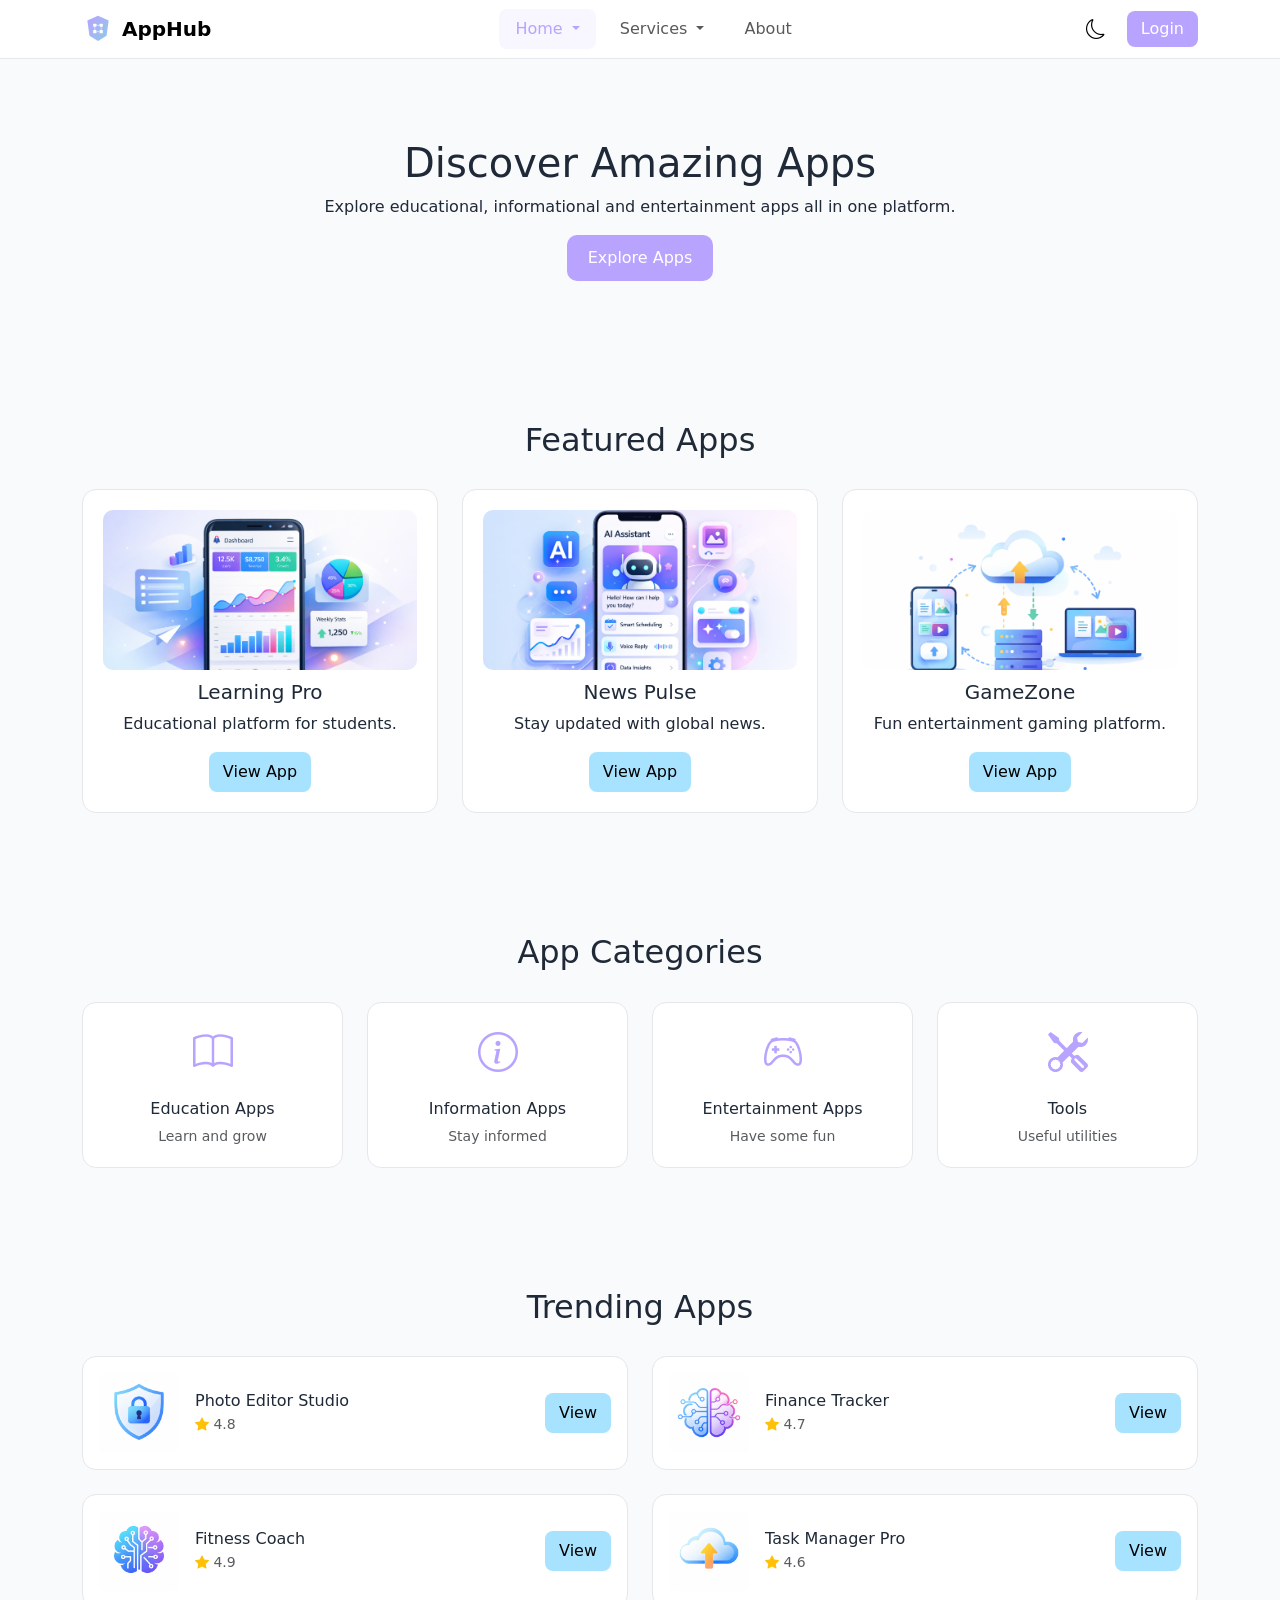
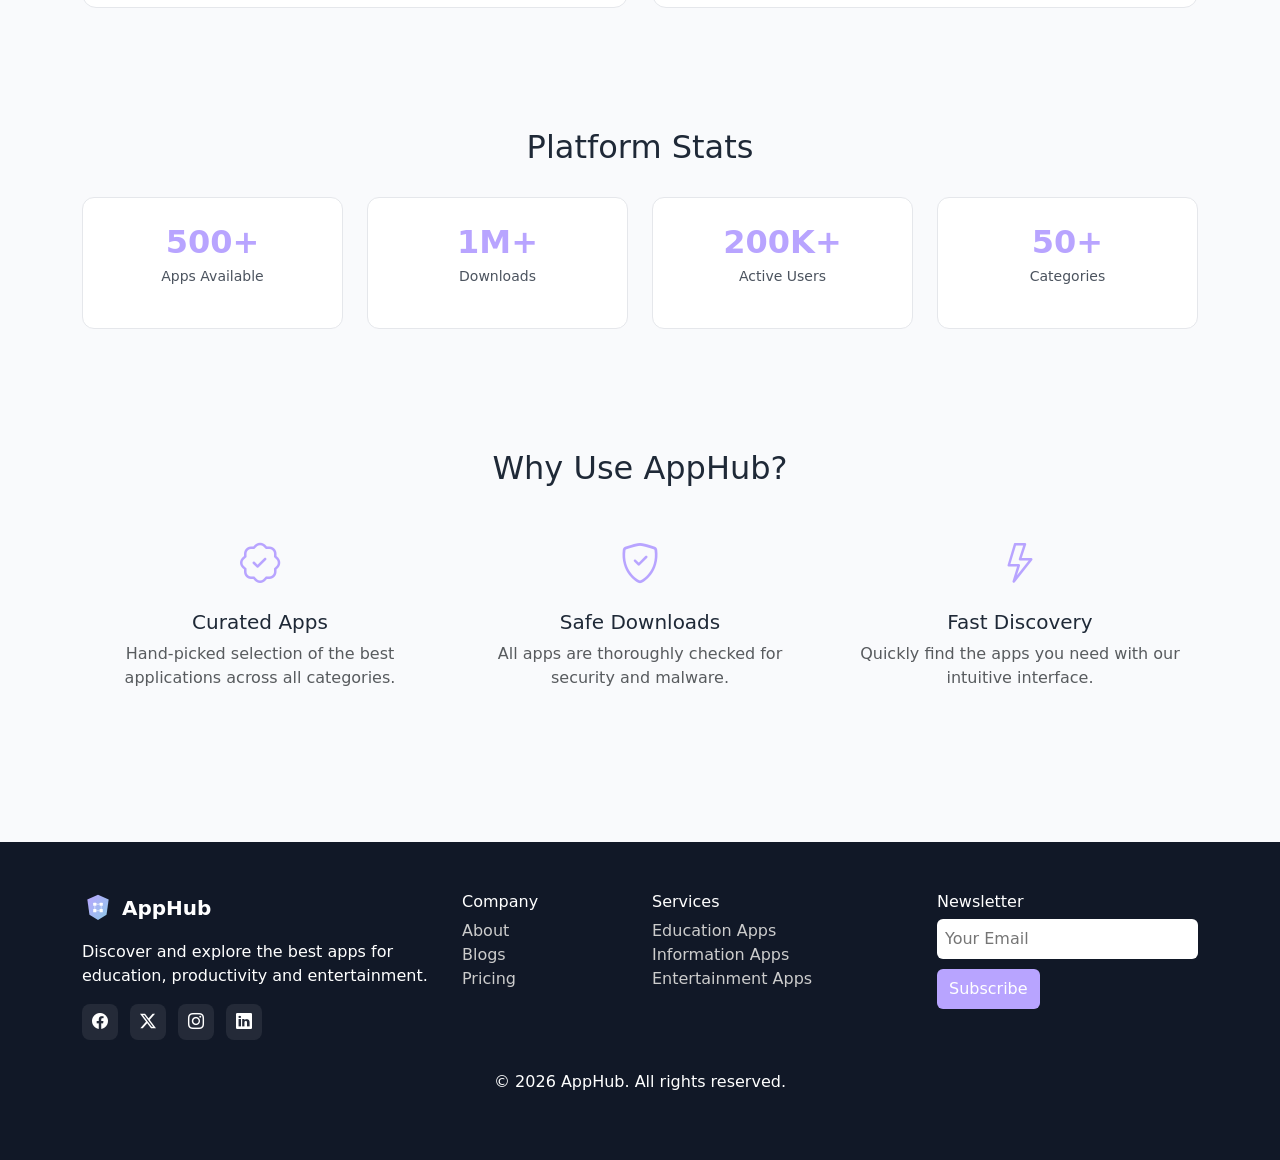
==== commit 0fefbc8a: ".." ====
--- a/index.html
+++ b/index.html
@@ -41,12 +41,12 @@
                     <ul class="navbar-nav mx-auto">
 
                         <li class="nav-item dropdown">
-                            <a class="nav-link dropdown-toggle" href="#" data-bs-toggle="dropdown">
+                            <a class="nav-link dropdown-toggle active" href="#" data-bs-toggle="dropdown">
                                 Home
                             </a>
 
                             <ul class="dropdown-menu">
-                                <li><a class="dropdown-item" href="index.html">Clean Home</a></li>
+                                <li><a class="dropdown-item active" href="index.html">Clean Home</a></li>
                                 <li><a class="dropdown-item" href="home2.html">Hype Home</a></li>
                             </ul>
                         </li>
@@ -126,8 +126,9 @@
                         <p>Educational platform for students.</p>
 
                         <button class="install-btn app-preview-btn" data-app="Learning Pro"
-                            data-desc="Educational platform for students." data-img="assets/images/home1.jpg"
-                            data-play="#" data-ios="#">View App</button>
+                            data-desc="Educational platform for students with analytics and smart dashboards. Perfect for expanding your knowledge on the go."
+                            data-rating="4.8" data-category="Education" data-downloads="1M+ downloads"
+                            data-img="assets/images/home1.jpg" data-play="#" data-ios="#">View App</button>
 
                     </div>
                 </div>
@@ -141,8 +142,9 @@
                         <p>Stay updated with global news.</p>
 
                         <button class="install-btn app-preview-btn" data-app="News Pulse"
-                            data-desc="Stay updated with global news." data-img="assets/images/home2.jpg" data-play="#"
-                            data-ios="#">View App</button>
+                            data-desc="Stay updated with global news, personalized feeds, and breaking alerts."
+                            data-rating="4.6" data-category="News & Magazines" data-downloads="500K+ downloads"
+                            data-img="assets/images/home2.jpg" data-play="#" data-ios="#">View App</button>
 
                     </div>
                 </div>
@@ -156,8 +158,9 @@
                         <p>Fun entertainment gaming platform.</p>
 
                         <button class="install-btn app-preview-btn" data-app="GameZone"
-                            data-desc="Fun entertainment gaming platform." data-img="assets/images/home3.jpg"
-                            data-play="#" data-ios="#">View App</button>
+                            data-desc="Fun entertainment gaming platform featuring multiplayer battles and daily tournaments."
+                            data-rating="4.9" data-category="Entertainment" data-downloads="5M+ downloads"
+                            data-img="assets/images/home3.jpg" data-play="#" data-ios="#">View App</button>
 
                     </div>
                 </div>
@@ -224,8 +227,9 @@
                             <p class="text-muted small mb-0"><i class="bi bi-star-fill text-warning"></i> 4.8</p>
                         </div>
                         <button class="install-btn app-preview-btn" data-app="Photo Editor Studio"
-                            data-desc="Professional photo editing tools for mobile." data-img="assets/images/home4.jpg"
-                            data-play="#" data-ios="#">View</button>
+                            data-desc="Professional photo editing tools for mobile. Enhance your photos with AI-powered filters and precision adjustments."
+                            data-rating="4.8" data-category="Photography" data-downloads="2M+ downloads"
+                            data-img="assets/images/home4.jpg" data-play="#" data-ios="#">View</button>
                     </div>
                 </div>
                 <div class="col-md-6">
@@ -237,8 +241,9 @@
                             <p class="text-muted small mb-0"><i class="bi bi-star-fill text-warning"></i> 4.7</p>
                         </div>
                         <button class="install-btn app-preview-btn" data-app="Finance Tracker"
-                            data-desc="Manage your expenses and savings efficiently." data-img="assets/images/home5.jpg"
-                            data-play="#" data-ios="#">View</button>
+                            data-desc="Manage your expenses and savings efficiently with intuitive charts and budgeting tools."
+                            data-rating="4.7" data-category="Finance" data-downloads="1M+ downloads"
+                            data-img="assets/images/home5.jpg" data-play="#" data-ios="#">View</button>
                     </div>
                 </div>
                 <div class="col-md-6">
@@ -250,8 +255,9 @@
                             <p class="text-muted small mb-0"><i class="bi bi-star-fill text-warning"></i> 4.9</p>
                         </div>
                         <button class="install-btn app-preview-btn" data-app="Fitness Coach"
-                            data-desc="Personalized workout plans and tracking." data-img="assets/images/home6.jpg"
-                            data-play="#" data-ios="#">View</button>
+                            data-desc="Personalized workout plans and tracking. Achieve your fitness goals with expert guidance and daily progress tracking."
+                            data-rating="4.9" data-category="Health & Fitness" data-downloads="10M+ downloads"
+                            data-img="assets/images/home6.jpg" data-play="#" data-ios="#">View</button>
                     </div>
                 </div>
                 <div class="col-md-6">
@@ -263,8 +269,42 @@
                             <p class="text-muted small mb-0"><i class="bi bi-star-fill text-warning"></i> 4.6</p>
                         </div>
                         <button class="install-btn app-preview-btn" data-app="Task Manager Pro"
-                            data-desc="Organize your daily tasks and projects." data-img="assets/images/home7.jpg"
-                            data-play="#" data-ios="#">View</button>
+                            data-desc="Organize your daily tasks and projects with seamless collaboration and deadline tracking."
+                            data-rating="4.6" data-category="Productivity" data-downloads="500K+ downloads"
+                            data-img="assets/images/home7.jpg" data-play="#" data-ios="#">View</button>
+                    </div>
+                </div>
+            </div>
+        </div>
+    </section>
+
+    <!-- PLATFORM STATS -->
+    <section class="apps-section platform-stats">
+        <div class="container text-center">
+            <h2 class="section-title">Platform Stats</h2>
+            <div class="row g-4">
+                <div class="col-6 col-md-3">
+                    <div class="stat-card">
+                        <h3 class="stat-number">500+</h3>
+                        <p class="stat-label">Apps Available</p>
+                    </div>
+                </div>
+                <div class="col-6 col-md-3">
+                    <div class="stat-card">
+                        <h3 class="stat-number">1M+</h3>
+                        <p class="stat-label">Downloads</p>
+                    </div>
+                </div>
+                <div class="col-6 col-md-3">
+                    <div class="stat-card">
+                        <h3 class="stat-number">200K+</h3>
+                        <p class="stat-label">Active Users</p>
+                    </div>
+                </div>
+                <div class="col-6 col-md-3">
+                    <div class="stat-card">
+                        <h3 class="stat-number">50+</h3>
+                        <p class="stat-label">Categories</p>
                     </div>
                 </div>
             </div>
@@ -324,6 +364,13 @@
                         Discover and explore the best apps
                         for education, productivity and entertainment.
                     </p>
+
+                    <div class="footer-social mt-3">
+                        <a href="#"><i class="bi bi-facebook"></i></a>
+                        <a href="#"><i class="bi bi-twitter-x"></i></a>
+                        <a href="#"><i class="bi bi-instagram"></i></a>
+                        <a href="#"><i class="bi bi-linkedin"></i></a>
+                    </div>
 
                 </div>
 
@@ -448,6 +495,52 @@
         </div>
     </div>
 
+    <!-- Detailed App Preview Modal (Only for Index Page) -->
+    <div class="modal fade" id="appPreviewModalDetailed" tabindex="-1" aria-labelledby="detailedModalLabel"
+        aria-hidden="true">
+        <div class="modal-dialog modal-dialog-centered">
+            <div class="modal-content border-0 shadow-lg rounded-4 overflow-hidden">
+                <div class="modal-header border-0 pb-0 position-absolute w-100 z-3">
+                    <button type="button" class="btn-close bg-white rounded-circle p-2 shadow-sm m-2"
+                        data-bs-dismiss="modal" aria-label="Close"></button>
+                </div>
+                <div class="modal-body p-0">
+                    <!-- Large Top Image -->
+                    <img src="" id="modalDetailedImg" class="w-100 detailed-modal-img" alt="App Cover"
+                        style="height: 250px; object-fit: cover;">
+
+                    <div class="p-4">
+                        <div class="d-flex justify-content-between align-items-start mb-2">
+                            <h3 class="fw-bold mb-0" id="modalDetailedName">App Name</h3>
+                        </div>
+
+                        <div class="d-flex align-items-center mb-3 text-muted small gap-3 flex-wrap">
+                            <div class="d-flex align-items-center">
+                                <span class="fw-bold text-dark me-1" id="modalDetailedRating">4.5</span>
+                                <i class="bi bi-star-fill text-warning"></i>
+                            </div>
+                            <span class="border-start ps-3" id="modalDetailedCategory">Category</span>
+                            <span class="border-start ps-3" id="modalDetailedDownloads">1M+ Downloads</span>
+                        </div>
+
+                        <p class="text-muted mb-4" id="modalDetailedDesc">App description goes here.</p>
+
+                        <div class="d-flex flex-column gap-2">
+                            <a href="#" id="detailedPlayBtn"
+                                class="btn btn-dark d-flex align-items-center justify-content-center py-2 rounded-pill download-btn-detailed">
+                                <i class="bi bi-play-fill fs-5 me-2"></i> GET IT ON GOOGLE PLAY
+                            </a>
+                            <a href="#" id="detailedAppStoreBtn"
+                                class="btn btn-dark d-flex align-items-center justify-content-center py-2 rounded-pill download-btn-detailed border-secondary border">
+                                <i class="bi bi-apple fs-5 me-2"></i> DOWNLOAD ON APP STORE
+                            </a>
+                        </div>
+                    </div>
+                </div>
+            </div>
+        </div>
+    </div>
+
     <!-- Toast Notification -->
     <div class="toast-container position-fixed bottom-0 start-50 translate-middle-x p-3">
         <div id="downloadToast" class="toast align-items-center text-white bg-dark border-0 rounded-pill shadow"
--- a/assets/css/style.css
+++ b/assets/css/style.css
@@ -87,6 +87,22 @@
 
 .nav-link {
     font-weight: 500;
+    transition: all 0.3s ease;
+    padding: 8px 16px !important;
+    border-radius: 8px;
+    margin: 0 4px;
+}
+
+.nav-link:hover, .nav-link.active,
+.dropdown-item:hover, .dropdown-item.active {
+    color: var(--primary) !important;
+    background: rgba(184, 164, 255, 0.1);
+}
+
+body.dark-mode .nav-link:hover, body.dark-mode .nav-link.active,
+body.dark-mode .dropdown-item.active {
+    background: rgba(184, 164, 255, 0.15);
+    color: var(--primary) !important;
 }
 
 /* NAV ACTIONS */
@@ -101,6 +117,12 @@
     background: none;
     border: none;
     font-size: 20px;
+    transition: color 0.3s ease, transform 0.3s ease;
+}
+
+.icon-btn:hover {
+    color: var(--primary);
+    transform: scale(1.1);
 }
 
 .login-btn {
@@ -109,6 +131,13 @@
     padding: 6px 14px;
     border-radius: 8px;
     text-decoration: none;
+    transition: all 0.3s ease;
+}
+
+.login-btn:hover {
+    background: #a38dff;
+    transform: translateY(-2px);
+    color: white;
 }
 
 /* HERO */
@@ -123,6 +152,14 @@
     color: white;
     padding: 10px 20px;
     border-radius: 10px;
+    transition: all 0.3s ease;
+}
+
+.primary-btn:hover {
+    background: #9d83ff;
+    transform: translateY(-2px);
+    box-shadow: 0 5px 15px rgba(184, 164, 255, 0.4);
+    color: white;
 }
 
 /* APPS */
@@ -133,6 +170,7 @@
 
 .section-title {
     margin-bottom: 30px;
+    text-align: center;
 }
 
 .app-card {
@@ -141,6 +179,12 @@
     border-radius: 14px;
     border: 1px solid var(--border-color);
     text-align: center;
+    transition: transform 0.3s ease, box-shadow 0.3s ease;
+}
+
+.app-card:hover {
+    transform: translateY(-5px);
+    box-shadow: 0 10px 20px rgba(0, 0, 0, 0.05);
 }
 
 .app-img {
@@ -157,6 +201,12 @@
     border: none;
     padding: 8px 14px;
     border-radius: 8px;
+    transition: all 0.3s ease;
+}
+
+.install-btn:hover {
+    background: #8fd5ff;
+    transform: translateY(-2px);
 }
 
 /* CATEGORIES */
@@ -169,6 +219,38 @@
 .category-card:hover {
     transform: translateY(-5px);
     box-shadow: 0 10px 20px rgba(0, 0, 0, 0.05);
+}
+
+/* PLATFORM STATS */
+
+.platform-stats {
+    padding: 60px 0;
+}
+
+.stat-card {
+    background: var(--card-bg);
+    border: 1px solid var(--border-color);
+    border-radius: 12px;
+    padding: 25px 10px;
+    transition: all 0.3s ease;
+}
+
+.stat-card:hover {
+    transform: translateY(-5px);
+    box-shadow: 0 10px 25px rgba(0, 0, 0, 0.08);
+}
+
+.stat-number {
+    font-size: 32px;
+    font-weight: 700;
+    color: var(--primary);
+    margin-bottom: 5px;
+}
+
+.stat-label {
+    font-size: 14px;
+    color: var(--text-color);
+    opacity: 0.8;
 }
 
 /* ANIMATIONS & HOME 2 UTILITIES */
@@ -228,21 +310,6 @@
 .hover-lift:hover {
     transform: translateY(-10px) scale(1.02);
     box-shadow: 0 20px 40px rgba(0, 0, 0, 0.12);
-}
-
-.horizontal-scroll {
-    display: flex;
-    overflow-x: auto;
-    gap: 20px;
-    padding: 15px 15px 30px 15px;
-    scrollbar-width: none;
-    -ms-overflow-style: none;
-    scroll-behavior: smooth;
-    -webkit-overflow-scrolling: touch;
-}
-
-.horizontal-scroll::-webkit-scrollbar {
-    display: none;
 }
 
 .trend-card {
@@ -375,6 +442,32 @@
     color: var(--primary);
 }
 
+.footer-social {
+    display: flex;
+    gap: 12px;
+    margin-top: 10px;
+}
+
+.footer-social a {
+    display: flex;
+    align-items: center;
+    justify-content: center;
+    width: 36px;
+    height: 36px;
+    border-radius: 8px;
+    background: rgba(255, 255, 255, 0.08);
+    color: white;
+    font-size: 16px;
+    transition: all 0.3s ease;
+    text-decoration: none;
+}
+
+.footer-social a:hover {
+    background: var(--primary);
+    transform: translateY(-2px);
+    color: white;
+}
+
 .newsletter-input {
     width: 100%;
     padding: 8px;
@@ -389,6 +482,13 @@
     padding: 8px 12px;
     border-radius: 6px;
     color: white;
+    transition: all 0.3s ease;
+}
+
+.subscribe-btn:hover {
+    background: #9c8cff;
+    transform: translateY(-2px);
+    box-shadow: 0 6px 15px rgba(0, 0, 0, 0.2);
 }
 
 .footer-bottom {
@@ -754,12 +854,7 @@
 
 }
 
-.horizontal-scroll {
-    display: grid;
-    grid-template-columns: repeat(auto-fit, minmax(140px, 1fr));
-    gap: 20px;
-    justify-items: center;
-}
+
 
 /* APP PREVIEW MODAL */
 .modal-content {
@@ -867,4 +962,34 @@
     .auth-logo-container img {
         width: 36px !important;
     }
+}
+
+/* DETAILED MODAL STYLES (INDEX.HTML ONLY) */
+.detailed-modal-img {
+    border-bottom-left-radius: 0;
+    border-bottom-right-radius: 0;
+}
+
+body.dark-mode #appPreviewModalDetailed .modal-content {
+    background-color: var(--card-bg);
+}
+
+body.dark-mode #modalDetailedRating {
+    color: white !important;
+}
+
+body.dark-mode #appPreviewModalDetailed .btn-close {
+    background-color: transparent !important;
+    filter: invert(1);
+    box-shadow: none !important;
+}
+
+.download-btn-detailed {
+    font-weight: 600;
+    transition: all 0.3s ease;
+}
+
+.download-btn-detailed:hover {
+    transform: translateY(-2px);
+    box-shadow: 0 5px 15px rgba(0, 0, 0, 0.2);
 }
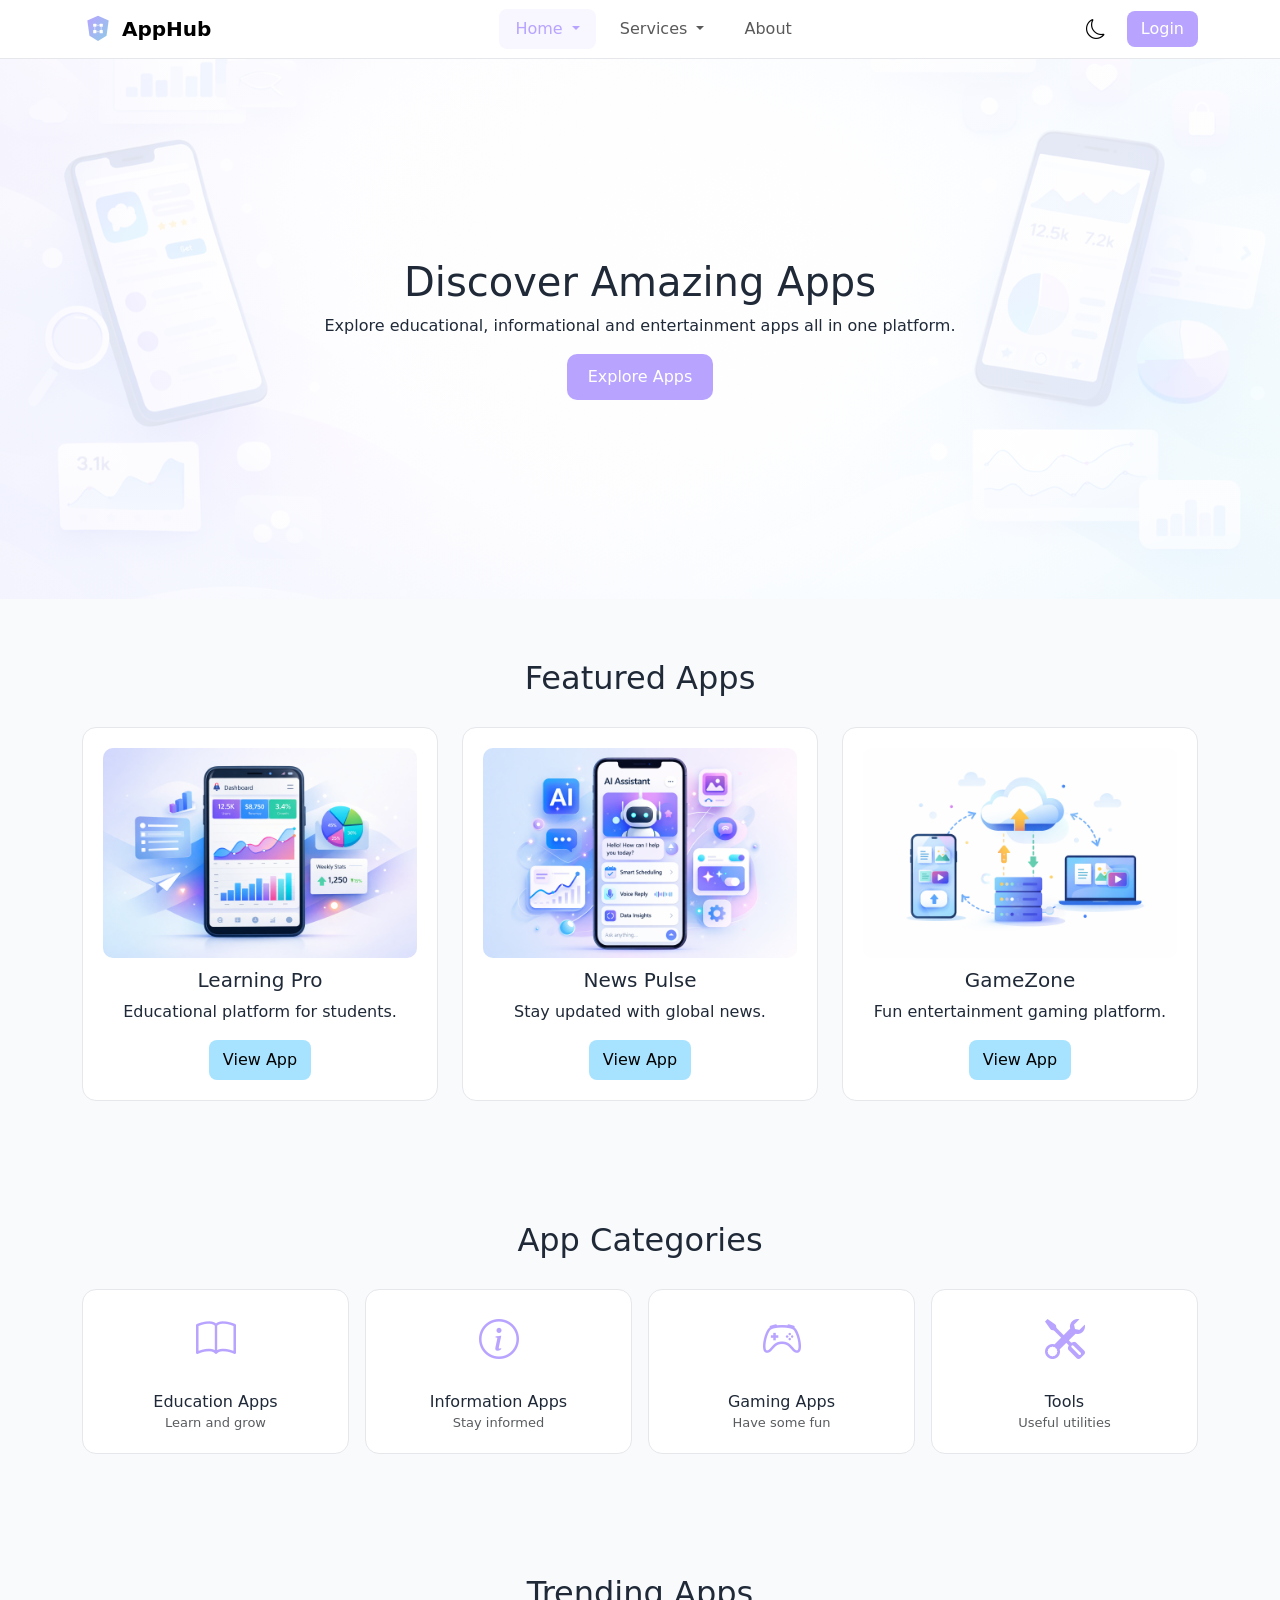
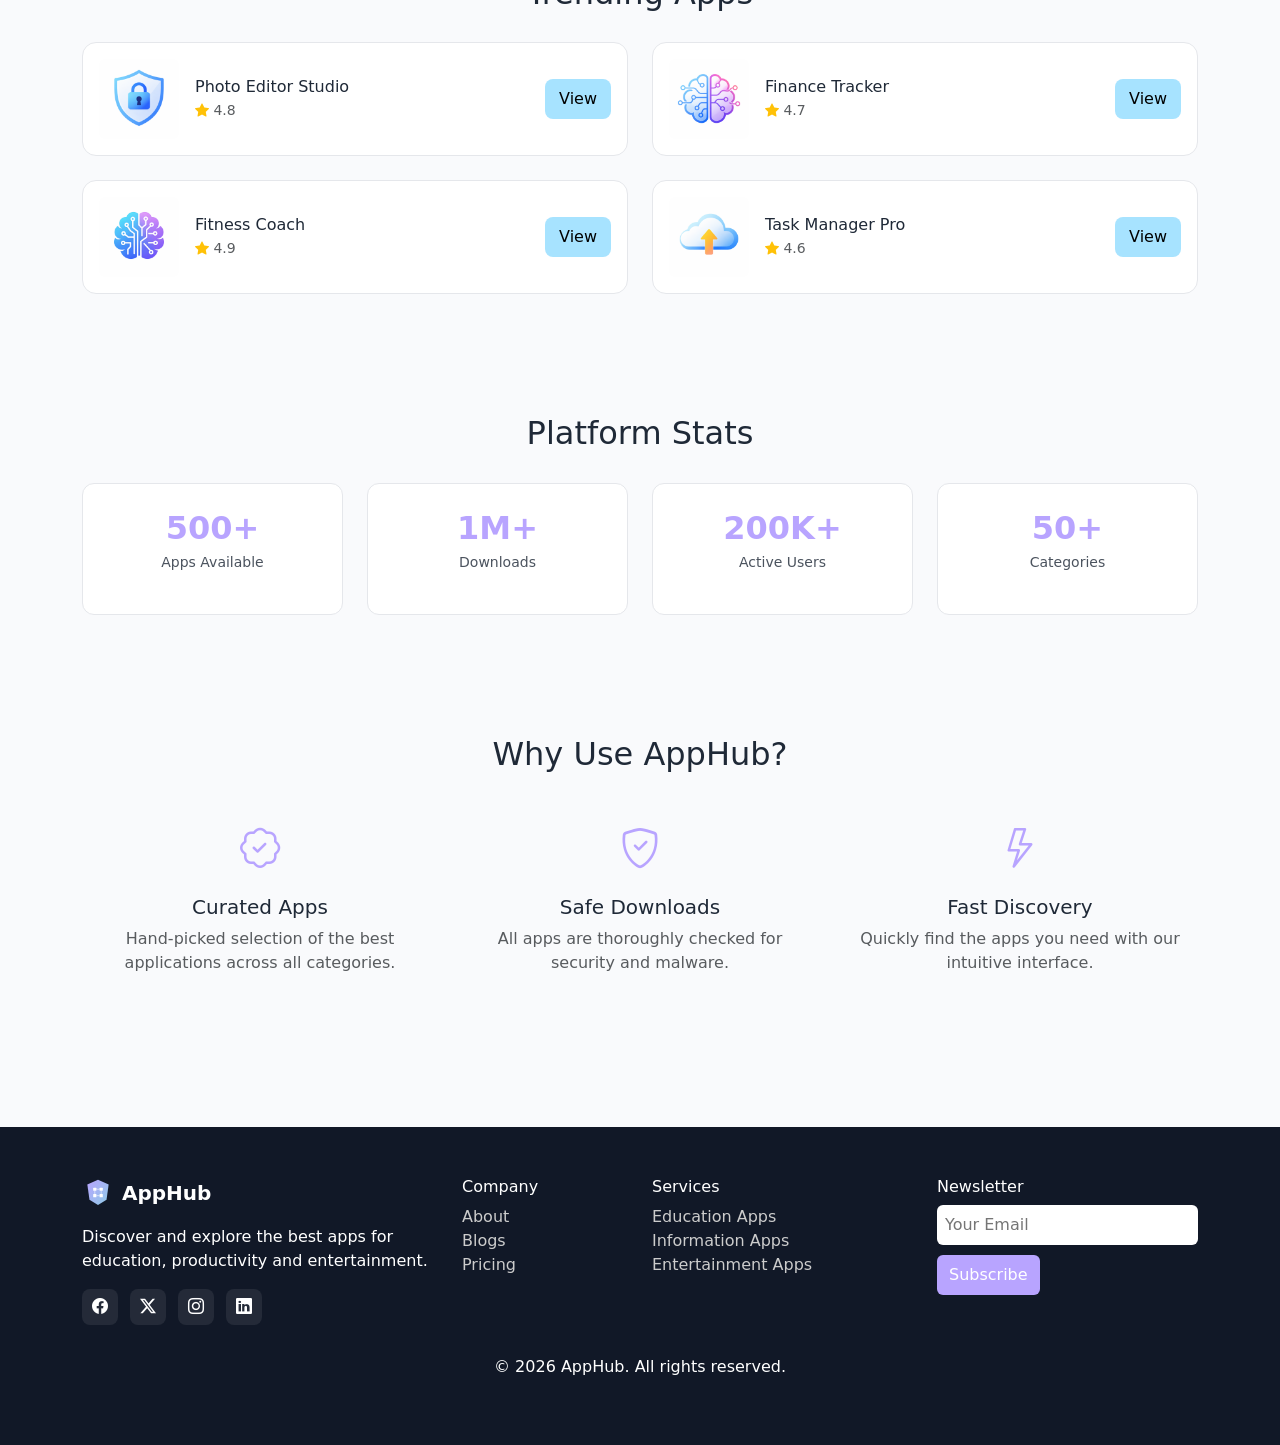
==== commit 29be35a9: "corrections" ====
--- a/index.html
+++ b/index.html
@@ -176,8 +176,8 @@
     <section class="apps-section">
         <div class="container">
             <h2 class="section-title">App Categories</h2>
-            <div class="row g-4 text-center">
-                <div class="col-md-3 col-6">
+            <div class="row g-3 text-center justify-content-center category-row">
+                <div class="col-6 col-sm-3">
                     <div class="category-card app-card">
                         <i class="bi bi-book fs-1 text-primary d-block mb-3"
                             style="color: var(--primary) !important;"></i>
@@ -185,7 +185,7 @@
                         <p class="text-muted small mb-0">Learn and grow</p>
                     </div>
                 </div>
-                <div class="col-md-3 col-6">
+                <div class="col-6 col-sm-3">
                     <div class="category-card app-card">
                         <i class="bi bi-info-circle fs-1 text-primary d-block mb-3"
                             style="color: var(--primary) !important;"></i>
@@ -193,15 +193,15 @@
                         <p class="text-muted small mb-0">Stay informed</p>
                     </div>
                 </div>
-                <div class="col-md-3 col-6">
+                <div class="col-6 col-sm-3">
                     <div class="category-card app-card">
                         <i class="bi bi-controller fs-1 text-primary d-block mb-3"
                             style="color: var(--primary) !important;"></i>
-                        <h6>Entertainment Apps</h6>
+                        <h6>Gaming Apps</h6>
                         <p class="text-muted small mb-0">Have some fun</p>
                     </div>
                 </div>
-                <div class="col-md-3 col-6">
+                <div class="col-6 col-sm-3">
                     <div class="category-card app-card">
                         <i class="bi bi-tools fs-1 text-primary d-block mb-3"
                             style="color: var(--primary) !important;"></i>
--- a/assets/css/style.css
+++ b/assets/css/style.css
@@ -93,13 +93,16 @@
     margin: 0 4px;
 }
 
-.nav-link:hover, .nav-link.active,
-.dropdown-item:hover, .dropdown-item.active {
+.nav-link:hover,
+.nav-link.active,
+.dropdown-item:hover,
+.dropdown-item.active {
     color: var(--primary) !important;
     background: rgba(184, 164, 255, 0.1);
 }
 
-body.dark-mode .nav-link:hover, body.dark-mode .nav-link.active,
+body.dark-mode .nav-link:hover,
+body.dark-mode .nav-link.active,
 body.dark-mode .dropdown-item.active {
     background: rgba(184, 164, 255, 0.15);
     color: var(--primary) !important;
@@ -144,7 +147,33 @@
 
 .hero-section {
     padding: 80px 0;
+    min-height: 60vh;
+    display: flex;
+    align-items: center;
+    justify-content: center;
     text-align: center;
+    position: relative;
+    z-index: 1;
+    overflow: hidden;
+
+    /* hero background */
+    background-image: linear-gradient(
+        rgba(255, 255, 255, 0.85),
+        rgba(255, 255, 255, 0.85)
+    ),
+    url("../images/home-hero-bg.jpg");
+
+    background-size: cover;
+    background-position: center;
+    background-repeat: no-repeat;
+}
+
+body.dark-mode .hero-section {
+    background-image: linear-gradient(
+        rgba(15, 23, 42, 0.8),
+        rgba(15, 23, 42, 0.8)
+    ),
+    url("../images/home-hero-bg.jpg");
 }
 
 .primary-btn {
@@ -166,6 +195,9 @@
 
 .apps-section {
     padding: 60px 0;
+    position: relative;
+    z-index: 2;
+    background: var(--bg-color);
 }
 
 .section-title {
@@ -312,10 +344,6 @@
     box-shadow: 0 20px 40px rgba(0, 0, 0, 0.12);
 }
 
-.trend-card {
-    min-width: 240px;
-    flex: 0 0 240px;
-}
 
 .gradient-bg {
     background: linear-gradient(-45deg, #b8a4ff, #a7e3ff, #c6f7e2, #b8a4ff);
@@ -992,4 +1020,232 @@
 .download-btn-detailed:hover {
     transform: translateY(-2px);
     box-shadow: 0 5px 15px rgba(0, 0, 0, 0.2);
+}
+
+/* Prevent horizontal overflow */
+body {
+    overflow-x: hidden;
+}
+
+/* Ensure images never stretch outside container */
+img {
+    max-width: 100%;
+    height: auto;
+    display: block;
+}
+
+/* Fix large featured image */
+.app-card img.w-100 {
+    width: 100%;
+    height: auto;
+    object-fit: cover;
+}
+
+/* Mobile image adjustment */
+@media (max-width: 768px) {
+    .app-card img {
+        width: 100%;
+        height: 180px;
+        object-fit: cover;
+        border-radius: 12px;
+    }
+}
+
+/* Fix featured app image size */
+.featured-img {
+    width: 100%;
+    height: 260px;
+    object-fit: cover;
+    border-radius: 12px 12px 0 0;
+}
+
+/* Prevent image stretching */
+.app-card img {
+    max-width: 100%;
+    height: auto;
+    display: block;
+}
+
+/* Keep right stacked cards aligned */
+@media (min-width: 992px) {
+    .apps-section .row.align-items-center {
+        align-items: flex-start !important;
+    }
+}
+
+/* Fix right-side stacked cards in Featured Knowledge section */
+.apps-section .col-lg-5 .app-card {
+    display: flex;
+    align-items: center;
+    gap: 15px;
+    overflow: hidden;
+}
+
+/* Fix image size inside right cards */
+.apps-section .col-lg-5 .app-card img {
+    width: 70px;
+    height: 70px;
+    object-fit: cover;
+    flex-shrink: 0;
+    border-radius: 10px;
+}
+
+/* Prevent text from pushing outside */
+.apps-section .col-lg-5 .app-card .flex-grow-1 {
+    min-width: 0;
+}
+
+/* Tools Page Hero Section Fixes */
+body.dark-mode .hero-section h1.text-dark,
+body.dark-mode .hero-section p.text-muted {
+    color: #f1f5f9 !important;
+}
+
+.hero-section .mt-4 .btn {
+    min-width: 180px;
+    display: inline-flex;
+    justify-content: center;
+    align-items: center;
+    padding: 12px 24px;
+}
+
+/* DARK MODE CARD BACKGROUNDS */
+body.dark-mode .tool-card,
+body.dark-mode .utility-card,
+body.dark-mode .collection-card{
+    background: #0f1c34;
+    border: 1px solid rgba(255,255,255,0.08);
+}
+
+/* DARK MODE HEADINGS */
+body.dark-mode .tool-card h4,
+body.dark-mode .tool-card h5,
+body.dark-mode .collection-card h5,
+body.dark-mode .utility-card h5{
+    color: #ffffff;
+}
+
+/* DARK MODE PARAGRAPH TEXT */
+body.dark-mode .tool-card p,
+body.dark-mode .collection-card p,
+body.dark-mode .utility-card p{
+    color: #cbd5e1 !important;
+}
+
+/* DARK MODE ICON CIRCLES */
+body.dark-mode .collection-card .icon-circle{
+    background: rgba(255,255,255,0.06);
+}
+
+/* DARK MODE FEATURE ROW (Virus Free / Fast Downloads / Updates) */
+body.dark-mode .features-row{
+    background: #0b162d;
+}
+
+body.dark-mode .features-row h6{
+    color: #ffffff;
+}
+
+body.dark-mode .features-row p{
+    color: #94a3b8;
+}
+
+/* Social icons hover highlight for Contact Us */
+.social-hover-highlight {
+    transition: all 0.3s ease;
+    display: inline-block;
+}
+
+.social-hover-highlight:hover {
+    color: var(--primary) !important;
+    transform: translateY(-3px) scale(1.1);
+    filter: drop-shadow(0 0 10px rgba(184, 164, 255, 0.6));
+}
+
+/* Auth Page Forgot Password Hover Highlight */
+.forgot-password-link,
+.auth-link {
+    transition: all 0.3s ease;
+}
+
+.forgot-password-link:hover,
+.auth-link:hover {
+    color: var(--secondary) !important;
+    text-shadow: 0 0 8px rgba(184, 164, 255, 0.8);
+    text-decoration: underline !important;
+}
+
+/* App Categories alignment fix */
+.category-row{
+    justify-content:center;
+}
+
+/* Category cards alignment fix */
+.category-card{
+    display:flex;
+    flex-direction:column;
+    align-items:center;
+    justify-content:center;
+    text-align:center;
+    height:100%;
+    min-height:140px; /* Keep the min-height from previous design */
+}
+
+.category-card h6, .category-card h5 {
+    margin-top:6px;
+    margin-bottom:2px;
+}
+
+.category-card p{
+    margin-bottom:0;
+    font-size:13px;
+}
+
+/* Tablet and mobile alignment */
+@media (max-width:768px){
+    .category-row .col-6{
+        display:flex;
+    }
+
+    .category-card{
+        width:100%;
+    }
+}
+
+/* Fix hero overlap on mobile */
+@media (max-width:768px){
+    .hero-section{
+        min-height: auto;
+        padding-top: 90px !important;
+        padding-bottom: 50px !important;
+        display: block;
+    }
+
+    .hero-section .floating-element{
+        display: none;
+    }
+
+    .hero-section .row{
+        flex-direction: column;
+        text-align: center;
+    }
+
+    .hero-section img{
+        max-width: 100%;
+        height: auto;
+    }
+}
+
+/* Trending Apps Grid Fix */
+.trend-card img{
+    height:140px;
+    object-fit:cover;
+    border-radius:12px;
+}
+
+.trend-card{
+    height:100%;
+    display:flex;
+    flex-direction:column;
+    justify-content:space-between;
 }
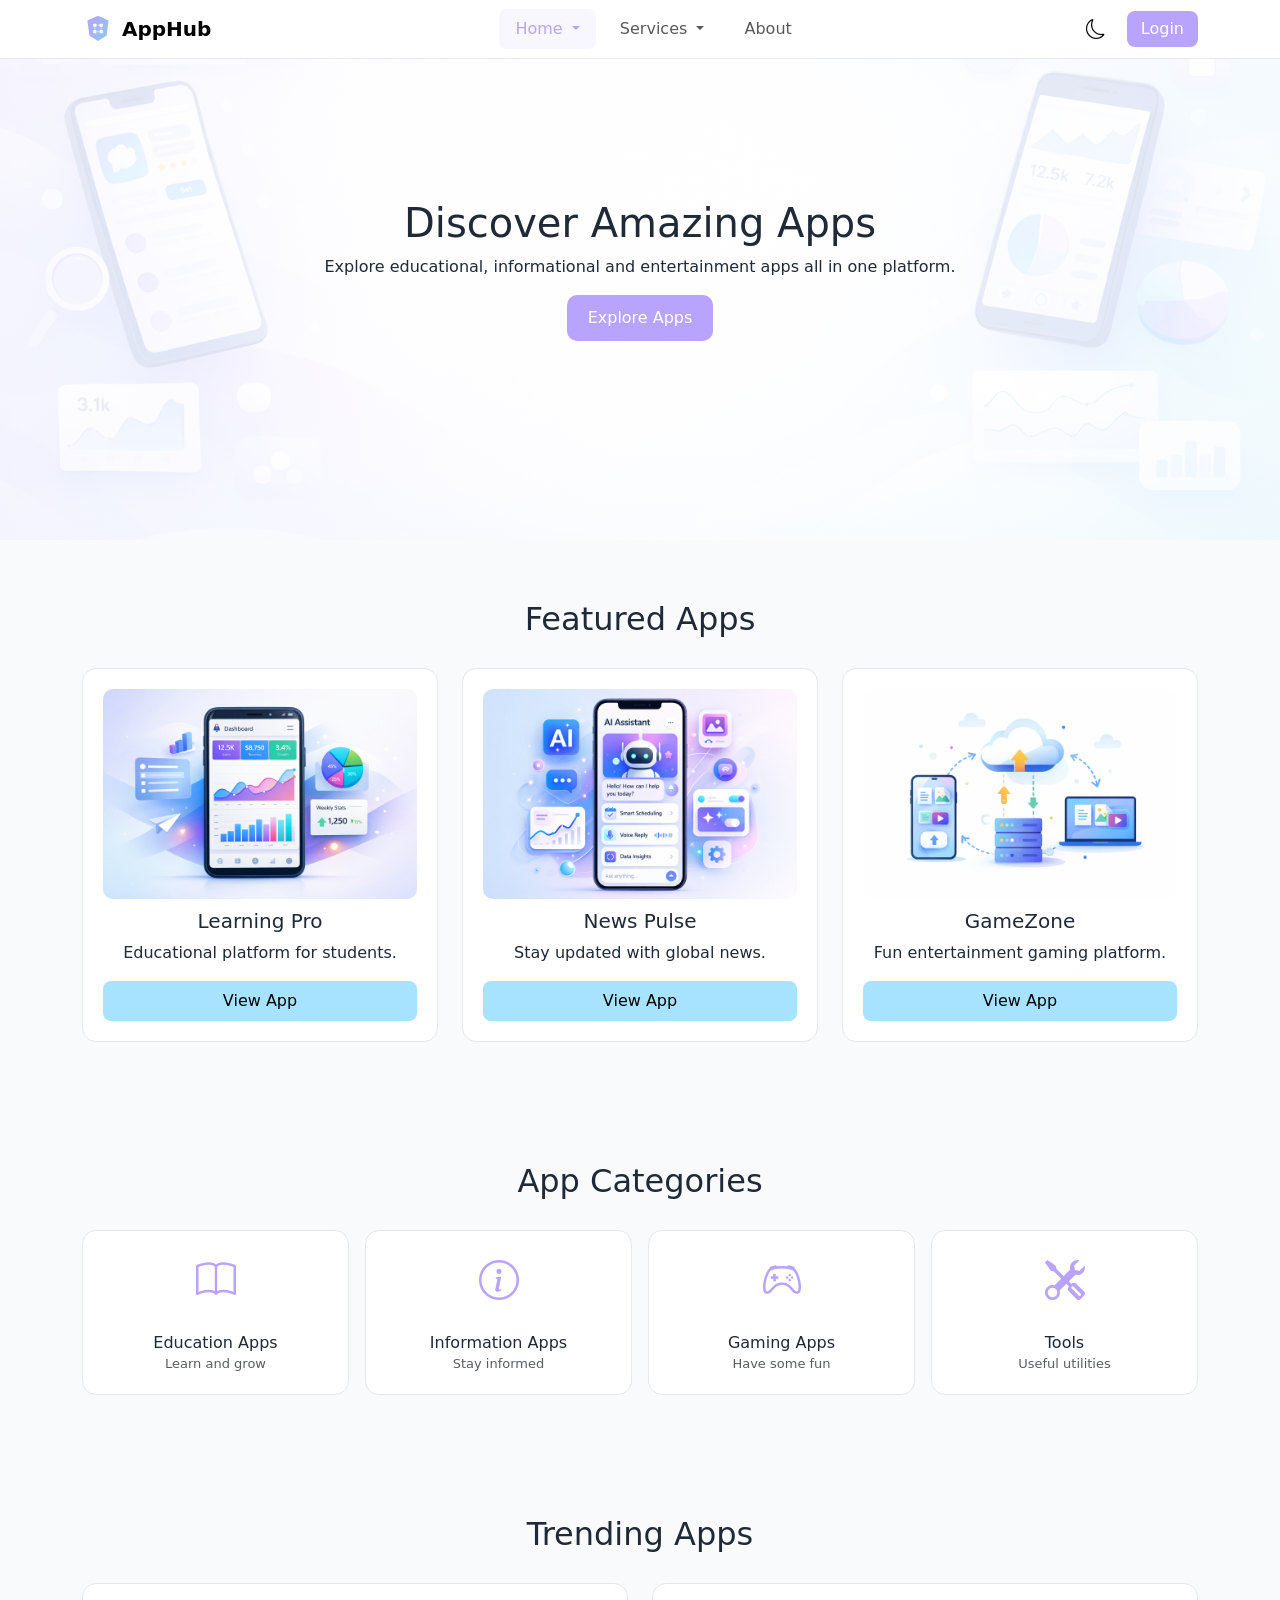
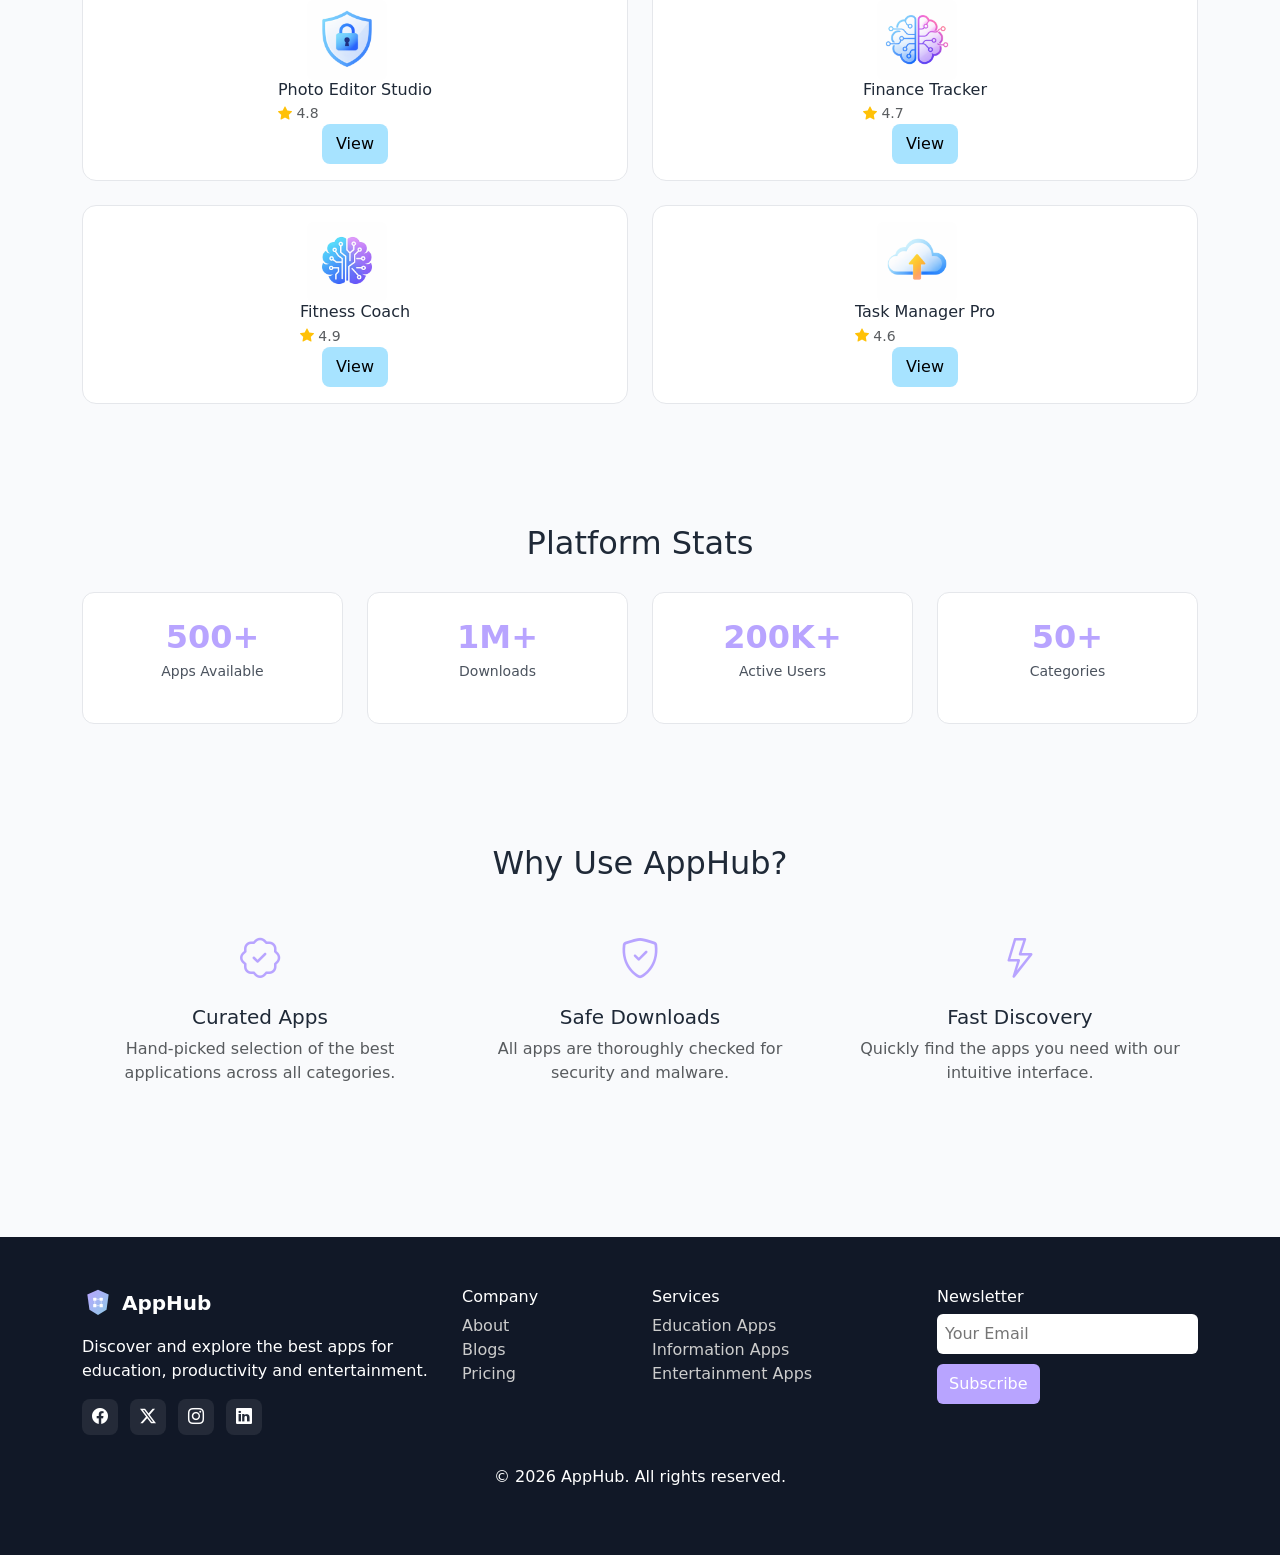
==== commit 08824b4d: "feat: Implement a new UI design system with dark mode and updated styling across all core pages." ====
--- a/index.html
+++ b/index.html
@@ -24,7 +24,7 @@
     <!-- HEADER -->
     <header class="main-header">
 
-        <nav class="navbar navbar-expand-lg">
+        <nav class="navbar navbar-expand-lg fixed-top">
             <div class="container">
 
                 <a class="navbar-brand d-flex align-items-center" href="index.html">
--- a/assets/css/style.css
+++ b/assets/css/style.css
@@ -157,11 +157,9 @@
     overflow: hidden;
 
     /* hero background */
-    background-image: linear-gradient(
-        rgba(255, 255, 255, 0.85),
-        rgba(255, 255, 255, 0.85)
-    ),
-    url("../images/home-hero-bg.jpg");
+    background-image: linear-gradient(rgba(255, 255, 255, 0.85),
+            rgba(255, 255, 255, 0.85)),
+        url("../images/home-hero-bg.jpg");
 
     background-size: cover;
     background-position: center;
@@ -169,11 +167,9 @@
 }
 
 body.dark-mode .hero-section {
-    background-image: linear-gradient(
-        rgba(15, 23, 42, 0.8),
-        rgba(15, 23, 42, 0.8)
-    ),
-    url("../images/home-hero-bg.jpg");
+    background-image: linear-gradient(rgba(15, 23, 42, 0.8),
+            rgba(15, 23, 42, 0.8)),
+        url("../images/home-hero-bg.jpg");
 }
 
 .primary-btn {
@@ -873,7 +869,7 @@
 @media(max-width:768px) {
 
     .mobile-nav {
-        display: flex;
+        display: none !important;
     }
 
     .navbar {
@@ -1112,41 +1108,41 @@
 /* DARK MODE CARD BACKGROUNDS */
 body.dark-mode .tool-card,
 body.dark-mode .utility-card,
-body.dark-mode .collection-card{
+body.dark-mode .collection-card {
     background: #0f1c34;
-    border: 1px solid rgba(255,255,255,0.08);
+    border: 1px solid rgba(255, 255, 255, 0.08);
 }
 
 /* DARK MODE HEADINGS */
 body.dark-mode .tool-card h4,
 body.dark-mode .tool-card h5,
 body.dark-mode .collection-card h5,
-body.dark-mode .utility-card h5{
+body.dark-mode .utility-card h5 {
     color: #ffffff;
 }
 
 /* DARK MODE PARAGRAPH TEXT */
 body.dark-mode .tool-card p,
 body.dark-mode .collection-card p,
-body.dark-mode .utility-card p{
+body.dark-mode .utility-card p {
     color: #cbd5e1 !important;
 }
 
 /* DARK MODE ICON CIRCLES */
-body.dark-mode .collection-card .icon-circle{
-    background: rgba(255,255,255,0.06);
+body.dark-mode .collection-card .icon-circle {
+    background: rgba(255, 255, 255, 0.06);
 }
 
 /* DARK MODE FEATURE ROW (Virus Free / Fast Downloads / Updates) */
-body.dark-mode .features-row{
+body.dark-mode .features-row {
     background: #0b162d;
 }
 
-body.dark-mode .features-row h6{
+body.dark-mode .features-row h6 {
     color: #ffffff;
 }
 
-body.dark-mode .features-row p{
+body.dark-mode .features-row p {
     color: #94a3b8;
 }
 
@@ -1176,76 +1172,112 @@
 }
 
 /* App Categories alignment fix */
-.category-row{
-    justify-content:center;
+.category-row {
+    justify-content: center;
 }
 
 /* Category cards alignment fix */
-.category-card{
-    display:flex;
-    flex-direction:column;
-    align-items:center;
-    justify-content:center;
-    text-align:center;
-    height:100%;
-    min-height:140px; /* Keep the min-height from previous design */
-}
-
-.category-card h6, .category-card h5 {
-    margin-top:6px;
-    margin-bottom:2px;
-}
-
-.category-card p{
-    margin-bottom:0;
-    font-size:13px;
+.category-card {
+    display: flex;
+    flex-direction: column;
+    align-items: center;
+    justify-content: center;
+    text-align: center;
+    height: 100%;
+    min-height: 140px;
+    /* Keep the min-height from previous design */
+}
+
+.category-card h6,
+.category-card h5 {
+    margin-top: 6px;
+    margin-bottom: 2px;
+}
+
+.category-card p {
+    margin-bottom: 0;
+    font-size: 13px;
 }
 
 /* Tablet and mobile alignment */
-@media (max-width:768px){
-    .category-row .col-6{
-        display:flex;
-    }
-
-    .category-card{
-        width:100%;
+@media (max-width:768px) {
+    .category-row .col-6 {
+        display: flex;
+    }
+
+    .category-card {
+        width: 100%;
     }
 }
 
 /* Fix hero overlap on mobile */
-@media (max-width:768px){
-    .hero-section{
+@media (max-width:768px) {
+    .hero-section {
         min-height: auto;
         padding-top: 90px !important;
         padding-bottom: 50px !important;
         display: block;
     }
 
-    .hero-section .floating-element{
+    .hero-section .floating-element {
         display: none;
     }
 
-    .hero-section .row{
+    .hero-section .row {
         flex-direction: column;
         text-align: center;
     }
 
-    .hero-section img{
+    .hero-section img {
         max-width: 100%;
         height: auto;
     }
 }
 
 /* Trending Apps Grid Fix */
-.trend-card img{
-    height:140px;
-    object-fit:cover;
-    border-radius:12px;
-}
-
-.trend-card{
-    height:100%;
-    display:flex;
-    flex-direction:column;
-    justify-content:space-between;
+.trend-card img {
+    height: 140px;
+    object-fit: cover;
+    border-radius: 12px;
+}
+
+.trend-card {
+    height: 100%;
+    display: flex;
+    flex-direction: column;
+    justify-content: space-between;
+}
+
+.apps-section .col-md-4 {
+    display: flex;
+}
+
+.app-card {
+    display: flex;
+    flex-direction: column;
+    justify-content: space-between;
+    height: 100%;
+}
+
+.horizontal-scroll {
+    display: flex;
+    flex-wrap: wrap;
+    justify-content: center;
+    gap: 20px;
+}
+
+@media (max-width:768px) {
+
+    .horizontal-scroll {
+        display: grid;
+        grid-template-columns: repeat(2, 1fr);
+        gap: 15px;
+        overflow: visible;
+    }
+
+    .horizontal-scroll .app-card {
+        width: 100% !important;
+        margin-right: 0 !important;
+    }
+
 }
